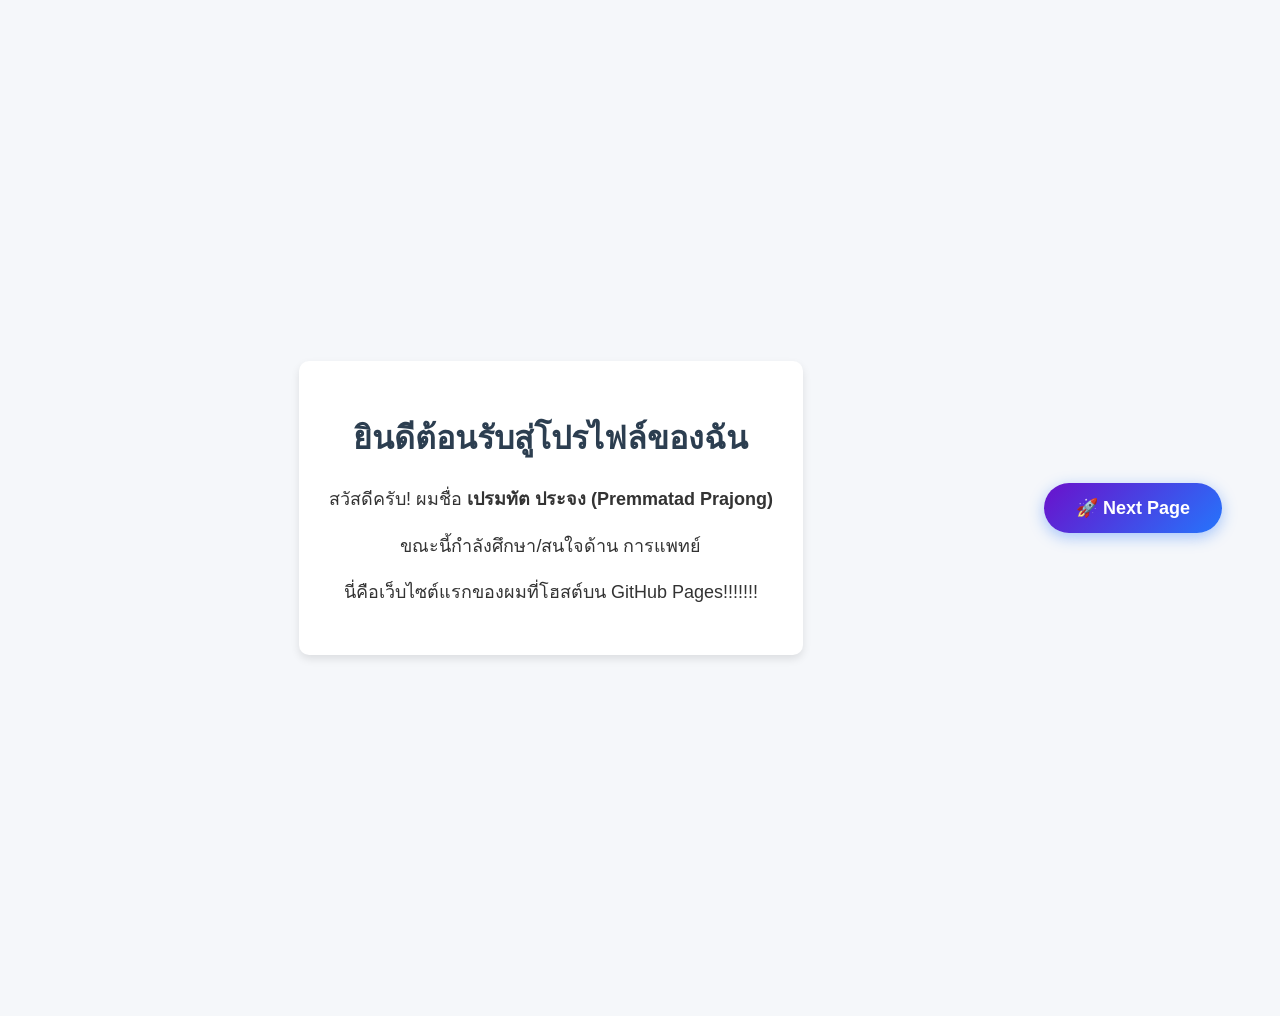
==== index.html @ 1a6511ef "Update index.html" ====
<!DOCTYPE html>
<html lang="th">
<head>
<meta charset="UTF-8">
<title>หน้าแนะนำาตัวของฉัน</title>
<style>
body {
background-color: #8F00FF; color: #333;
text-align: center; padding: 50px;

}
.card {
background: white; border-radius: 10px;
box-shadow: 0 4px 8px rgba(0,0,0,0.1);
max-width: 500px; margin: 0 auto; padding: 30px;

}
h1 { color: #2c3e50; }
p { font-size: 18px; line-height: 1.6; }
</style>
</head>
<body>
<div class="card">
<h1>ยินดีต้อนรับสู่โปรไฟล์ของฉัน </h1>
<p>สวัสดีครับ! ผมชื่อ <strong>เปรมทัต ประจง (Premmatad Prajong)</strong></p>
<p>ขณะนี้กำลังศึกษา/สนใจด้าน การแพทย์</p>
<p>นี่คือเว็บไซต์แรกของผมที่โฮสต์บน GitHub Pages!!!!!!!</p>
</div>
</body>
</html>
<!DOCTYPE html>
<html lang="th">
<head>
<meta charset="UTF-8">
<meta name="viewport" content="width=device-width, initial-scale=1.0">
<title>Gradient Popup Button</title>

<style>
body {
    display: flex;
    justify-content: center;
    align-items: center;
    height: 100vh;
    background: #f5f7fa;
    font-family: Arial, sans-serif;
}
.btn {
    padding: 14px 32px;
    border: none;
    border-radius: 50px;
    background: linear-gradient(135deg, #6a11cb, #2575fc);
    color: white;
    font-size: 18px;
    font-weight: bold;
    cursor: pointer;
    transition: all 0.3s ease;
    box-shadow: 0 4px 15px rgba(37,117,252,0.4);
}

.btn:hover {
    transform: translateY(-3px);
    box-shadow: 0 8px 25px rgba(37,117,252,0.6);
}

.btn:active {
    transform: scale(0.95);
}
.modal {
    display: none;
    position: fixed;
    inset: 0;
    background: rgba(0,0,0,0.5);
}

.modal-content {
    background: white;
    width: 320px;
    padding: 25px;
    border-radius: 15px;
    text-align: center;
    margin: 15% auto;
    box-shadow: 0 10px 30px rgba(0,0,0,0.2);
}

.popup-btn {
    margin: 8px;
    padding: 10px 20px;
    border: none;
    border-radius: 10px;
    cursor: pointer;
    color: white;
}

.confirm {
    background: #28a745;
}

.cancel {
    background: #dc3545;
}
</style>
</head>
<body>

<button class="btn" onclick="openModal()">
    🚀 Next Page
</button>

<div id="myModal" class="modal">
    <div class="modal-content">
        <h3>ไปหน้าถัดไป?</h3>
        <p>กด "ตกลง" เพื่อเปิดหน้าถัดไป</p>

        <button class="popup-btn confirm" onclick="goNext()">
            ตกลง
        </button>

        <button class="popup-btn cancel" onclick="closeModal()">
            ยกเลิก
        </button>
    </div>
</div>

<script>
function openModal() {
    document.getElementById("myModal").style.display = "block";
}

function closeModal() {
    document.getElementById("myModal").style.display = "none";
}

function goNext() {
    window.location.href = "portfolio.html";
}
</script>

</body>
</html>
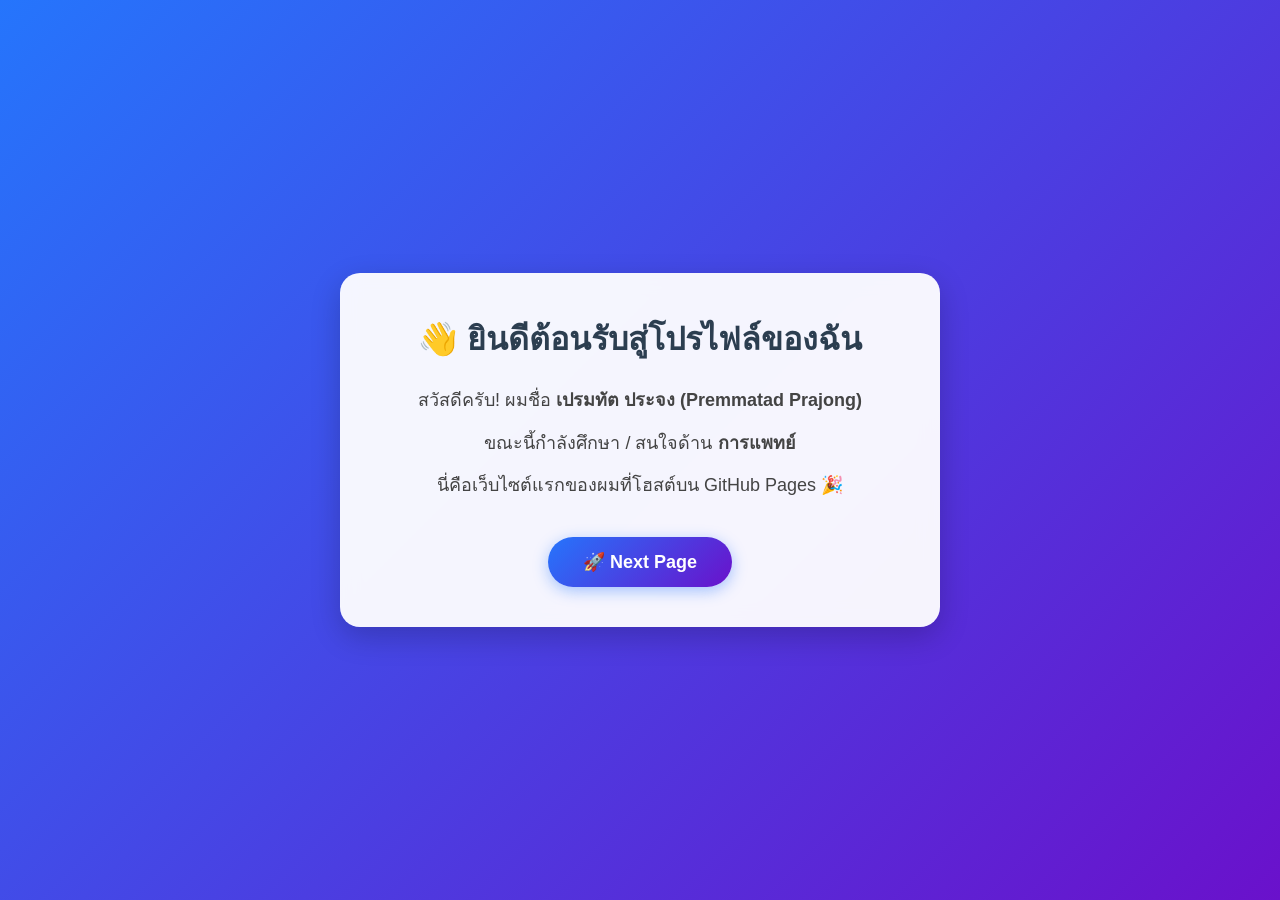
==== commit 964c93d6: "Update index.html" ====
--- a/index.html
+++ b/index.html
@@ -1,111 +1,131 @@
-<!DOCTYPE html>
-<html lang="th">
-<head>
-<meta charset="UTF-8">
-<title>หน้าแนะนำาตัวของฉัน</title>
-<style>
-body {
-background-color: #8F00FF; color: #333;
-text-align: center; padding: 50px;
-
-}
-.card {
-background: white; border-radius: 10px;
-box-shadow: 0 4px 8px rgba(0,0,0,0.1);
-max-width: 500px; margin: 0 auto; padding: 30px;
-
-}
-h1 { color: #2c3e50; }
-p { font-size: 18px; line-height: 1.6; }
-</style>
-</head>
-<body>
-<div class="card">
-<h1>ยินดีต้อนรับสู่โปรไฟล์ของฉัน </h1>
-<p>สวัสดีครับ! ผมชื่อ <strong>เปรมทัต ประจง (Premmatad Prajong)</strong></p>
-<p>ขณะนี้กำลังศึกษา/สนใจด้าน การแพทย์</p>
-<p>นี่คือเว็บไซต์แรกของผมที่โฮสต์บน GitHub Pages!!!!!!!</p>
-</div>
-</body>
-</html>
 <!DOCTYPE html>
 <html lang="th">
 <head>
 <meta charset="UTF-8">
 <meta name="viewport" content="width=device-width, initial-scale=1.0">
-<title>Gradient Popup Button</title>
+<title>หน้าแนะนำตัวของฉัน</title>
 
 <style>
-body {
-    display: flex;
-    justify-content: center;
-    align-items: center;
-    height: 100vh;
-    background: #f5f7fa;
-    font-family: Arial, sans-serif;
-}
-.btn {
-    padding: 14px 32px;
-    border: none;
-    border-radius: 50px;
-    background: linear-gradient(135deg, #6a11cb, #2575fc);
-    color: white;
-    font-size: 18px;
-    font-weight: bold;
-    cursor: pointer;
-    transition: all 0.3s ease;
-    box-shadow: 0 4px 15px rgba(37,117,252,0.4);
+*{
+    margin:0;
+    padding:0;
+    box-sizing:border-box;
 }
 
-.btn:hover {
-    transform: translateY(-3px);
-    box-shadow: 0 8px 25px rgba(37,117,252,0.6);
+body{
+    min-height:100vh;
+    display:flex;
+    justify-content:center;
+    align-items:center;
+    background: linear-gradient(135deg, #2575fc, #6a11cb);
+    font-family: "Segoe UI", Tahoma, Geneva, Verdana, sans-serif;
+    padding:20px;
 }
 
-.btn:active {
-    transform: scale(0.95);
-}
-.modal {
-    display: none;
-    position: fixed;
-    inset: 0;
-    background: rgba(0,0,0,0.5);
+/* กล่องโปรไฟล์ */
+.card{
+    background: rgba(255,255,255,0.95);
+    backdrop-filter: blur(10px);
+    border-radius:20px;
+    box-shadow:0 10px 30px rgba(0,0,0,0.2);
+    max-width:600px;
+    width:100%;
+    padding:40px;
+    text-align:center;
 }
 
-.modal-content {
-    background: white;
-    width: 320px;
-    padding: 25px;
-    border-radius: 15px;
-    text-align: center;
-    margin: 15% auto;
-    box-shadow: 0 10px 30px rgba(0,0,0,0.2);
+h1{
+    color:#2c3e50;
+    margin-bottom:20px;
 }
 
-.popup-btn {
-    margin: 8px;
-    padding: 10px 20px;
-    border: none;
-    border-radius: 10px;
-    cursor: pointer;
-    color: white;
+p{
+    font-size:18px;
+    line-height:1.8;
+    color:#444;
+    margin-bottom:10px;
 }
 
-.confirm {
-    background: #28a745;
+/* ปุ่ม */
+.btn{
+    margin-top:25px;
+    padding:14px 35px;
+    border:none;
+    border-radius:50px;
+    background: linear-gradient(135deg, #2575fc, #6a11cb);
+    color:white;
+    font-size:18px;
+    font-weight:bold;
+    cursor:pointer;
+    transition:0.3s;
+    box-shadow:0 4px 15px rgba(37,117,252,0.4);
 }
 
-.cancel {
-    background: #dc3545;
+.btn:hover{
+    transform:translateY(-3px);
+    box-shadow:0 8px 25px rgba(37,117,252,0.6);
+}
+
+/* Popup */
+.modal{
+    display:none;
+    position:fixed;
+    inset:0;
+    background:rgba(0,0,0,0.5);
+}
+
+.modal-content{
+    background:white;
+    width:340px;
+    padding:25px;
+    border-radius:15px;
+    text-align:center;
+    margin:15% auto;
+    box-shadow:0 10px 30px rgba(0,0,0,0.2);
+}
+
+.popup-btn{
+    margin:8px;
+    padding:10px 20px;
+    border:none;
+    border-radius:10px;
+    cursor:pointer;
+    color:white;
+    font-size:15px;
+}
+
+.confirm{
+    background:#28a745;
+}
+
+.cancel{
+    background:#dc3545;
 }
 </style>
 </head>
+
 <body>
 
-<button class="btn" onclick="openModal()">
-    🚀 Next Page
-</button>
+<div class="card">
+    <h1>👋 ยินดีต้อนรับสู่โปรไฟล์ของฉัน</h1>
 
+    <p>
+        สวัสดีครับ! ผมชื่อ
+        <strong>เปรมทัต ประจง (Premmatad Prajong)</strong>
+    </p>
+
+    <p>ขณะนี้กำลังศึกษา / สนใจด้าน <strong>การแพทย์</strong></p>
+
+    <p>
+        นี่คือเว็บไซต์แรกของผมที่โฮสต์บน GitHub Pages 🎉
+    </p>
+
+    <button class="btn" onclick="openModal()">
+        🚀 Next Page
+    </button>
+</div>
+
+<!-- Popup -->
 <div id="myModal" class="modal">
     <div class="modal-content">
         <h3>ไปหน้าถัดไป?</h3>
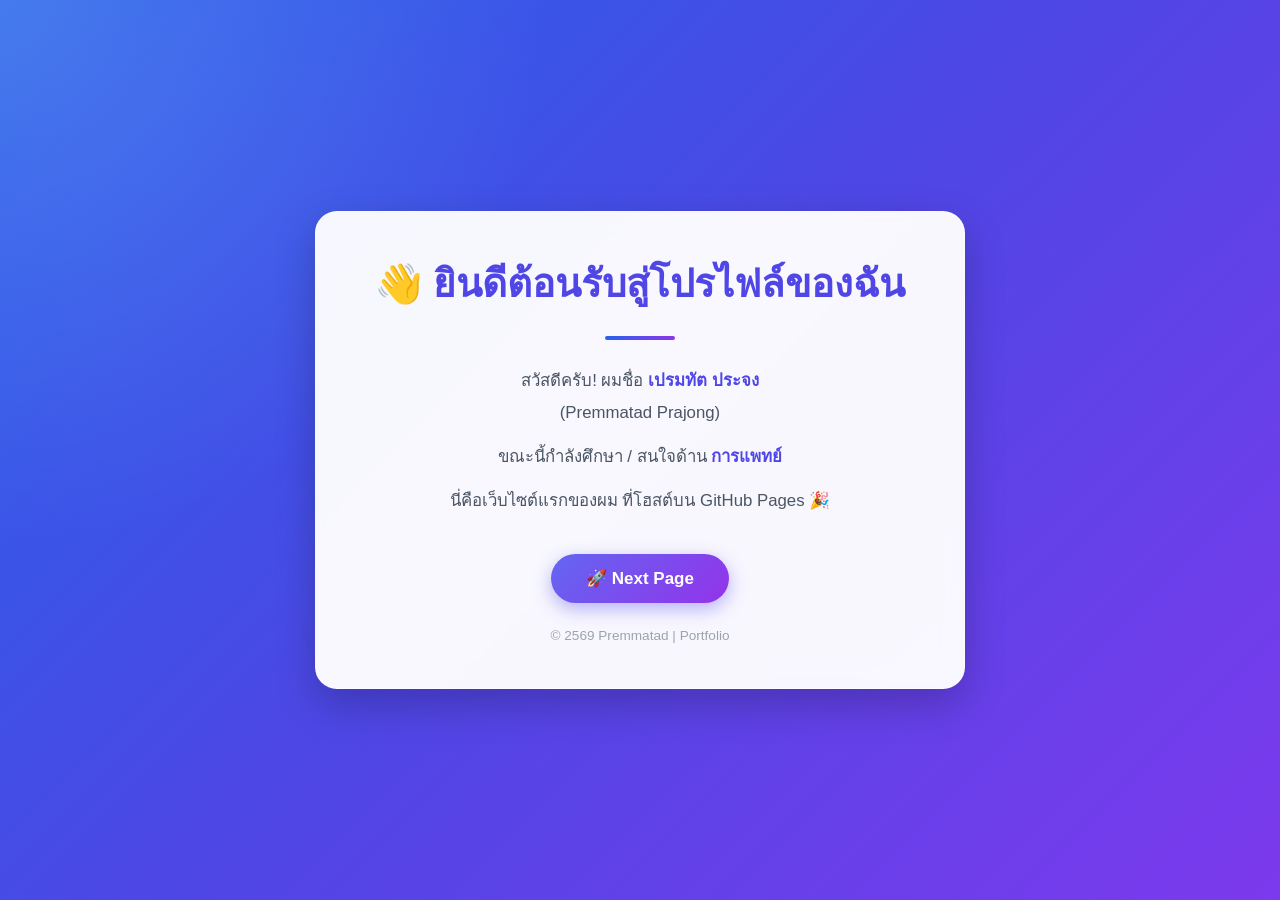
==== commit c70f045e: "Update index.html" ====
--- a/index.html
+++ b/index.html
@@ -3,156 +3,560 @@
 <head>
 <meta charset="UTF-8">
 <meta name="viewport" content="width=device-width, initial-scale=1.0">
+
 <title>หน้าแนะนำตัวของฉัน</title>
 
 <style>
+
+/* =========================
+   RESET
+========================= */
+
 *{
     margin:0;
     padding:0;
     box-sizing:border-box;
 }
 
+html{
+    scroll-behavior:smooth;
+}
+
+
+/* =========================
+   BODY
+========================= */
+
 body{
     min-height:100vh;
+
     display:flex;
     justify-content:center;
     align-items:center;
-    background: linear-gradient(135deg, #2575fc, #6a11cb);
-    font-family: "Segoe UI", Tahoma, Geneva, Verdana, sans-serif;
-    padding:20px;
-}
-
-/* กล่องโปรไฟล์ */
+
+    padding:25px;
+
+    font-family:'Segoe UI', Tahoma, sans-serif;
+
+    color:white;
+
+    background:
+        radial-gradient(
+            circle at top left,
+            rgba(255,255,255,0.15),
+            transparent 35%
+        ),
+        linear-gradient(
+            135deg,
+            #2563eb 0%,
+            #4f46e5 50%,
+            #7c3aed 100%
+        );
+}
+
+
+/* =========================
+   PROFILE CARD
+========================= */
+
 .card{
-    background: rgba(255,255,255,0.95);
-    backdrop-filter: blur(10px);
-    border-radius:20px;
-    box-shadow:0 10px 30px rgba(0,0,0,0.2);
-    max-width:600px;
     width:100%;
-    padding:40px;
+    max-width:650px;
+
+    padding:45px 40px;
+
     text-align:center;
-}
-
-h1{
-    color:#2c3e50;
-    margin-bottom:20px;
-}
-
-p{
-    font-size:18px;
-    line-height:1.8;
-    color:#444;
-    margin-bottom:10px;
-}
-
-/* ปุ่ม */
+
+    background:rgba(255,255,255,0.96);
+
+    color:#333;
+
+    border-radius:22px;
+
+    border:1px solid rgba(255,255,255,0.5);
+
+    box-shadow:
+        0 15px 40px rgba(0,0,0,0.22);
+
+    backdrop-filter:blur(10px);
+
+    animation:fadeUp 0.8s ease;
+}
+
+
+/* =========================
+   TITLE
+========================= */
+
+.card h1{
+    color:#4f46e5;
+
+    font-size:clamp(
+        1.8rem,
+        5vw,
+        2.4rem
+    );
+
+    margin-bottom:25px;
+
+    line-height:1.4;
+}
+
+
+/* =========================
+   TEXT
+========================= */
+
+.card p{
+    font-size:1.05rem;
+
+    line-height:1.9;
+
+    color:#4b5563;
+
+    margin-bottom:12px;
+}
+
+.card strong{
+    color:#4f46e5;
+}
+
+
+/* =========================
+   DECORATION
+========================= */
+
+.divider{
+    width:70px;
+
+    height:4px;
+
+    margin:0 auto 25px;
+
+    border-radius:10px;
+
+    background:
+        linear-gradient(
+            135deg,
+            #2563eb,
+            #9333ea
+        );
+}
+
+
+/* =========================
+   BUTTON
+========================= */
+
 .btn{
+    display:inline-block;
+
     margin-top:25px;
+
     padding:14px 35px;
+
     border:none;
+
     border-radius:50px;
-    background: linear-gradient(135deg, #2575fc, #6a11cb);
+
+    background:
+        linear-gradient(
+            135deg,
+            #6366f1,
+            #9333ea
+        );
+
     color:white;
-    font-size:18px;
+
+    font-size:17px;
+
     font-weight:bold;
+
     cursor:pointer;
-    transition:0.3s;
-    box-shadow:0 4px 15px rgba(37,117,252,0.4);
+
+    box-shadow:
+        0 6px 18px rgba(79,70,229,0.4);
+
+    transition:
+        transform 0.3s ease,
+        box-shadow 0.3s ease;
 }
 
 .btn:hover{
-    transform:translateY(-3px);
-    box-shadow:0 8px 25px rgba(37,117,252,0.6);
-}
-
-/* Popup */
+    transform:translateY(-4px);
+
+    box-shadow:
+        0 12px 25px rgba(79,70,229,0.5);
+}
+
+
+/* =========================
+   MODAL BACKGROUND
+========================= */
+
 .modal{
     display:none;
+
     position:fixed;
+
     inset:0;
-    background:rgba(0,0,0,0.5);
-}
+
+    z-index:1000;
+
+    padding:20px;
+
+    background:rgba(0,0,0,0.65);
+
+    backdrop-filter:blur(5px);
+}
+
+
+/* =========================
+   MODAL CONTENT
+========================= */
 
 .modal-content{
+    width:min(400px,100%);
+
+    padding:30px;
+
+    margin:15vh auto;
+
     background:white;
-    width:340px;
-    padding:25px;
-    border-radius:15px;
+
+    color:#333;
+
     text-align:center;
-    margin:15% auto;
-    box-shadow:0 10px 30px rgba(0,0,0,0.2);
-}
+
+    border-radius:20px;
+
+    box-shadow:
+        0 20px 50px rgba(0,0,0,0.3);
+
+    animation:zoomIn 0.3s ease;
+}
+
+.modal-content h3{
+    color:#4f46e5;
+
+    font-size:1.3rem;
+
+    margin-bottom:10px;
+}
+
+.modal-content p{
+    color:#666;
+
+    line-height:1.7;
+
+    margin-bottom:15px;
+}
+
+
+/* =========================
+   POPUP BUTTON
+========================= */
 
 .popup-btn{
-    margin:8px;
-    padding:10px 20px;
+    margin:6px;
+
+    padding:11px 23px;
+
     border:none;
+
     border-radius:10px;
+
+    color:white;
+
+    font-size:15px;
+
+    font-weight:bold;
+
     cursor:pointer;
-    color:white;
-    font-size:15px;
+
+    transition:0.3s;
+}
+
+.popup-btn:hover{
+    transform:translateY(-2px);
 }
 
 .confirm{
-    background:#28a745;
+    background:#22c55e;
+
+    box-shadow:
+        0 4px 10px rgba(34,197,94,0.3);
 }
 
 .cancel{
-    background:#dc3545;
-}
+    background:#ef4444;
+
+    box-shadow:
+        0 4px 10px rgba(239,68,68,0.3);
+}
+
+
+/* =========================
+   FOOTER
+========================= */
+
+.footer{
+    margin-top:25px;
+
+    font-size:0.85rem;
+
+    color:#9ca3af;
+}
+
+
+/* =========================
+   ANIMATION
+========================= */
+
+@keyframes fadeUp{
+
+    from{
+        opacity:0;
+        transform:translateY(30px);
+    }
+
+    to{
+        opacity:1;
+        transform:translateY(0);
+    }
+
+}
+
+@keyframes zoomIn{
+
+    from{
+        opacity:0;
+        transform:scale(0.9);
+    }
+
+    to{
+        opacity:1;
+        transform:scale(1);
+    }
+
+}
+
+
+/* =========================
+   MOBILE
+========================= */
+
+@media(max-width:600px){
+
+    body{
+        padding:15px;
+    }
+
+    .card{
+        padding:30px 20px;
+
+        border-radius:18px;
+    }
+
+    .card h1{
+        font-size:1.7rem;
+    }
+
+    .card p{
+        font-size:0.95rem;
+        line-height:1.8;
+    }
+
+    .btn{
+        width:100%;
+
+        padding:13px 20px;
+    }
+
+    .modal-content{
+        margin:25vh auto;
+    }
+
+}
+
 </style>
 </head>
 
+
 <body>
 
+
+<!-- =========================
+     MAIN CARD
+========================= -->
+
 <div class="card">
-    <h1>👋 ยินดีต้อนรับสู่โปรไฟล์ของฉัน</h1>
+
+    <h1>
+        👋 ยินดีต้อนรับสู่โปรไฟล์ของฉัน
+    </h1>
+
+    <div class="divider"></div>
+
 
     <p>
         สวัสดีครับ! ผมชื่อ
-        <strong>เปรมทัต ประจง (Premmatad Prajong)</strong>
+        <strong>
+            เปรมทัต ประจง
+        </strong>
+        <br>
+
+        <span>
+            (Premmatad Prajong)
+        </span>
     </p>
 
-    <p>ขณะนี้กำลังศึกษา / สนใจด้าน <strong>การแพทย์</strong></p>
 
     <p>
-        นี่คือเว็บไซต์แรกของผมที่โฮสต์บน GitHub Pages 🎉
+        ขณะนี้กำลังศึกษา / สนใจด้าน
+        <strong>
+            การแพทย์
+        </strong>
     </p>
 
-    <button class="btn" onclick="openModal()">
+
+    <p>
+        นี่คือเว็บไซต์แรกของผม
+        ที่โฮสต์บน GitHub Pages 🎉
+    </p>
+
+
+    <!-- Next Button -->
+
+    <button
+        class="btn"
+        onclick="openModal()"
+    >
         🚀 Next Page
     </button>
+
+
+    <div class="footer">
+        © 2569 Premmatad | Portfolio
+    </div>
+
 </div>
 
-<!-- Popup -->
-<div id="myModal" class="modal">
+
+
+<!-- =========================
+     POPUP
+========================= -->
+
+<div
+    id="myModal"
+    class="modal"
+>
+
     <div class="modal-content">
-        <h3>ไปหน้าถัดไป?</h3>
-        <p>กด "ตกลง" เพื่อเปิดหน้าถัดไป</p>
-
-        <button class="popup-btn confirm" onclick="goNext()">
+
+        <h3>
+            🚀 ไปหน้าถัดไป?
+        </h3>
+
+        <p>
+            กด "ตกลง"
+            เพื่อเปิดหน้า Portfolio
+        </p>
+
+
+        <button
+            class="popup-btn confirm"
+            onclick="goNext()"
+        >
             ตกลง
         </button>
 
-        <button class="popup-btn cancel" onclick="closeModal()">
+
+        <button
+            class="popup-btn cancel"
+            onclick="closeModal()"
+        >
             ยกเลิก
         </button>
+
     </div>
+
 </div>
 
+
+
 <script>
-function openModal() {
+
+/* =========================
+   OPEN MODAL
+========================= */
+
+function openModal(){
+
     document.getElementById("myModal").style.display = "block";
-}
-
-function closeModal() {
+
+}
+
+
+/* =========================
+   CLOSE MODAL
+========================= */
+
+function closeModal(){
+
     document.getElementById("myModal").style.display = "none";
-}
-
-function goNext() {
+
+}
+
+
+/* =========================
+   NEXT PAGE
+========================= */
+
+function goNext(){
+
     window.location.href = "portfolio.html";
-}
+
+}
+
+
+/* =========================
+   CLOSE MODAL WHEN CLICK
+   OUTSIDE THE BOX
+========================= */
+
+window.onclick = function(event){
+
+    const modal =
+        document.getElementById("myModal");
+
+    if(event.target === modal){
+
+        closeModal();
+
+    }
+
+}
+
+
+/* =========================
+   ESC KEY
+========================= */
+
+document.addEventListener(
+    "keydown",
+    function(event){
+
+        if(event.key === "Escape"){
+
+            closeModal();
+
+        }
+
+    }
+);
+
 </script>
 
 </body>
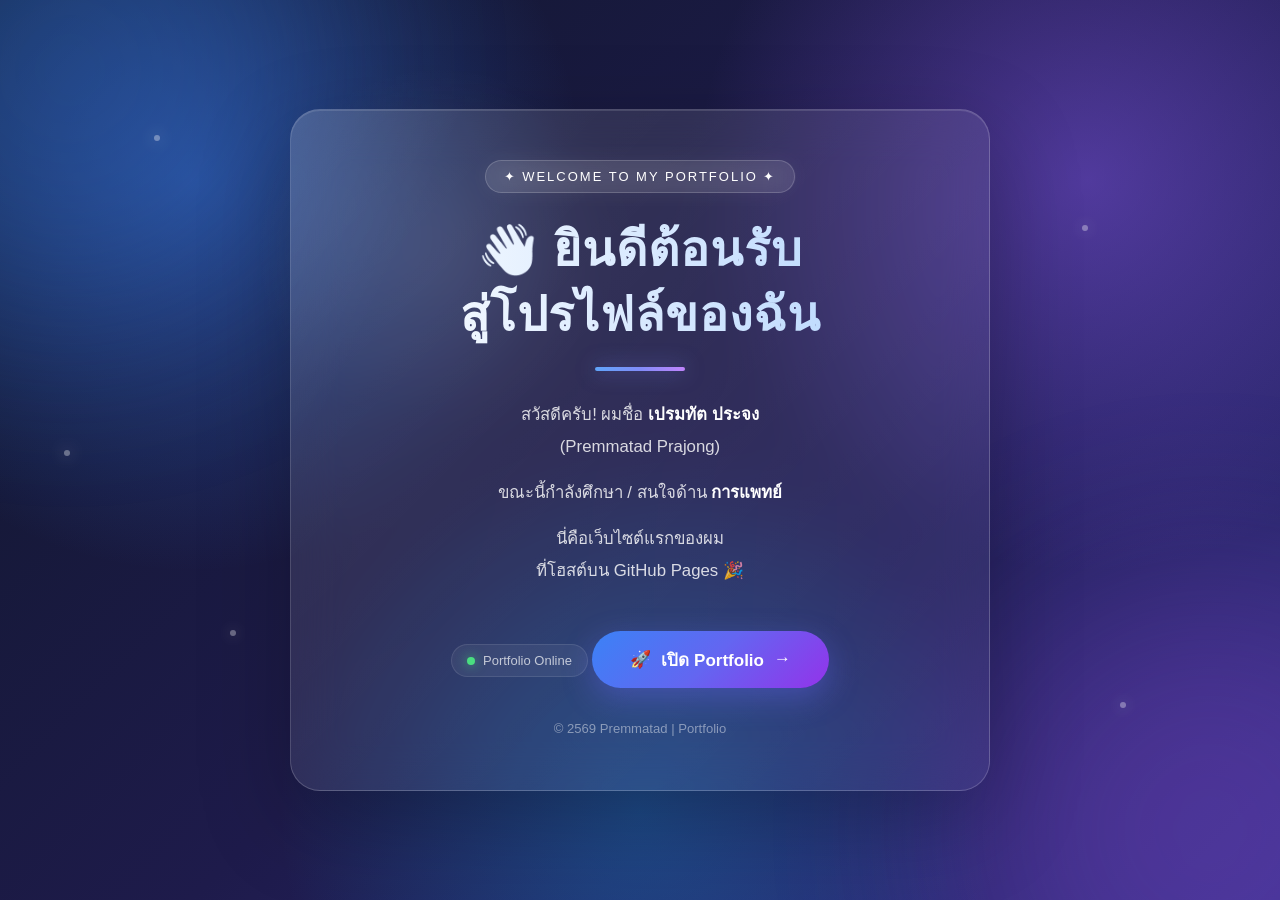
==== commit 671cf88d: "Update index.html" ====
--- a/index.html
+++ b/index.html
@@ -1,16 +1,22 @@
 <!DOCTYPE html>
 <html lang="th">
 <head>
+
 <meta charset="UTF-8">
-<meta name="viewport" content="width=device-width, initial-scale=1.0">
-
-<title>หน้าแนะนำตัวของฉัน</title>
+
+<meta
+    name="viewport"
+    content="width=device-width, initial-scale=1.0"
+>
+
+<title>Premmatad | Welcome</title>
+
 
 <style>
 
-/* =========================
+/* =====================================================
    RESET
-========================= */
+===================================================== */
 
 *{
     margin:0;
@@ -23,145 +29,729 @@
 }
 
 
-/* =========================
+/* =====================================================
    BODY
-========================= */
+===================================================== */
 
 body{
+
     min-height:100vh;
 
     display:flex;
+
     justify-content:center;
+
     align-items:center;
 
     padding:25px;
 
-    font-family:'Segoe UI', Tahoma, sans-serif;
+    font-family:
+        "Segoe UI",
+        Tahoma,
+        sans-serif;
 
     color:white;
 
+    overflow:hidden;
+
+
     background:
+
         radial-gradient(
-            circle at top left,
-            rgba(255,255,255,0.15),
+            circle at 15% 20%,
+            rgba(59,130,246,.45),
+            transparent 30%
+        ),
+
+        radial-gradient(
+            circle at 85% 20%,
+            rgba(139,92,246,.45),
+            transparent 30%
+        ),
+
+        radial-gradient(
+            circle at 50% 90%,
+            rgba(14,165,233,.3),
             transparent 35%
         ),
+
         linear-gradient(
             135deg,
-            #2563eb 0%,
-            #4f46e5 50%,
-            #7c3aed 100%
+            #0f172a,
+            #1e1b4b,
+            #312e81
         );
-}
-
-
-/* =========================
-   PROFILE CARD
-========================= */
+
+}
+
+
+/* =====================================================
+   AURORA
+===================================================== */
+
+body::before,
+body::after{
+
+    content:"";
+
+    position:fixed;
+
+    width:500px;
+    height:500px;
+
+    border-radius:50%;
+
+    filter:blur(100px);
+
+    opacity:.25;
+
+    z-index:-3;
+
+    pointer-events:none;
+
+}
+
+
+body::before{
+
+    background:#3b82f6;
+
+    top:-180px;
+
+    left:-180px;
+
+    animation:
+        auroraOne
+        12s
+        infinite
+        alternate
+        ease-in-out;
+
+}
+
+
+body::after{
+
+    background:#a855f7;
+
+    right:-180px;
+
+    bottom:-180px;
+
+    animation:
+        auroraTwo
+        15s
+        infinite
+        alternate
+        ease-in-out;
+
+}
+
+
+@keyframes auroraOne{
+
+    0%{
+        transform:
+            translate(0,0)
+            scale(1);
+    }
+
+    100%{
+        transform:
+            translate(180px,130px)
+            scale(1.3);
+    }
+
+}
+
+
+@keyframes auroraTwo{
+
+    0%{
+        transform:
+            translate(0,0)
+            scale(1);
+    }
+
+    100%{
+        transform:
+            translate(-180px,-130px)
+            scale(1.3);
+    }
+
+}
+
+
+/* =====================================================
+   FLOATING PARTICLES
+===================================================== */
+
+.particle{
+
+    position:fixed;
+
+    width:6px;
+
+    height:6px;
+
+    border-radius:50%;
+
+    background:white;
+
+    opacity:.35;
+
+    box-shadow:
+        0 0 15px white;
+
+    pointer-events:none;
+
+    z-index:-1;
+
+}
+
+
+.p1{
+
+    top:15%;
+
+    left:12%;
+
+    animation:
+        particleFloat
+        7s
+        infinite
+        ease-in-out;
+
+}
+
+
+.p2{
+
+    top:70%;
+
+    left:18%;
+
+    animation:
+        particleFloat
+        9s
+        infinite
+        ease-in-out
+        reverse;
+
+}
+
+
+.p3{
+
+    top:25%;
+
+    right:15%;
+
+    animation:
+        particleFloat
+        8s
+        infinite
+        ease-in-out;
+
+}
+
+
+.p4{
+
+    top:78%;
+
+    right:12%;
+
+    animation:
+        particleFloat
+        11s
+        infinite
+        ease-in-out
+        reverse;
+
+}
+
+
+.p5{
+
+    top:50%;
+
+    left:5%;
+
+    animation:
+        particleFloat
+        10s
+        infinite
+        ease-in-out;
+
+}
+
+
+@keyframes particleFloat{
+
+    0%,100%{
+
+        transform:
+            translateY(0)
+            scale(1);
+
+        opacity:.25;
+
+    }
+
+    50%{
+
+        transform:
+            translateY(-35px)
+            scale(1.4);
+
+        opacity:.7;
+
+    }
+
+}
+
+
+/* =====================================================
+   MOUSE LIGHT
+===================================================== */
+
+.mouse-light{
+
+    position:fixed;
+
+    width:400px;
+
+    height:400px;
+
+    border-radius:50%;
+
+    pointer-events:none;
+
+    z-index:-1;
+
+    transform:
+        translate(-50%,-50%);
+
+    background:
+
+        radial-gradient(
+            circle,
+            rgba(255,255,255,.09),
+            transparent 65%
+        );
+
+}
+
+
+/* =====================================================
+   MAIN CARD
+===================================================== */
 
 .card{
+
+    position:relative;
+
     width:100%;
-    max-width:650px;
-
-    padding:45px 40px;
+
+    max-width:700px;
+
+    padding:50px 45px;
 
     text-align:center;
 
-    background:rgba(255,255,255,0.96);
-
-    color:#333;
-
-    border-radius:22px;
-
-    border:1px solid rgba(255,255,255,0.5);
-
-    box-shadow:
-        0 15px 40px rgba(0,0,0,0.22);
-
-    backdrop-filter:blur(10px);
-
-    animation:fadeUp 0.8s ease;
-}
-
-
-/* =========================
-   TITLE
-========================= */
-
-.card h1{
-    color:#4f46e5;
-
-    font-size:clamp(
-        1.8rem,
-        5vw,
-        2.4rem
-    );
-
-    margin-bottom:25px;
-
-    line-height:1.4;
-}
-
-
-/* =========================
-   TEXT
-========================= */
-
-.card p{
-    font-size:1.05rem;
-
-    line-height:1.9;
-
-    color:#4b5563;
-
-    margin-bottom:12px;
-}
-
-.card strong{
-    color:#4f46e5;
-}
-
-
-/* =========================
-   DECORATION
-========================= */
-
-.divider{
-    width:70px;
-
-    height:4px;
-
-    margin:0 auto 25px;
-
-    border-radius:10px;
-
     background:
+
         linear-gradient(
             135deg,
-            #2563eb,
-            #9333ea
+            rgba(255,255,255,.12),
+            rgba(255,255,255,.045)
         );
-}
-
-
-/* =========================
-   BUTTON
-========================= */
+
+    color:white;
+
+    border-radius:30px;
+
+    border:
+
+        1px solid
+        rgba(255,255,255,.18);
+
+    backdrop-filter:
+        blur(25px);
+
+    -webkit-backdrop-filter:
+        blur(25px);
+
+    box-shadow:
+
+        0 30px 90px
+        rgba(0,0,0,.25),
+
+        inset 0 1px
+        rgba(255,255,255,.12);
+
+    animation:
+
+        cardIn
+        .9s
+        ease;
+
+    overflow:hidden;
+
+}
+
+
+/* =====================================================
+   CARD SHINE
+===================================================== */
+
+.card::before{
+
+    content:"";
+
+    position:absolute;
+
+    top:-100%;
+
+    left:-50%;
+
+    width:50%;
+
+    height:300%;
+
+    background:
+
+        linear-gradient(
+            90deg,
+            transparent,
+            rgba(255,255,255,.07),
+            transparent
+        );
+
+    transform:
+        rotate(25deg);
+
+    animation:
+
+        cardShine
+        7s
+        infinite;
+
+    pointer-events:none;
+
+}
+
+
+@keyframes cardShine{
+
+    0%{
+        left:-80%;
+    }
+
+    35%{
+        left:130%;
+    }
+
+    100%{
+        left:130%;
+    }
+
+}
+
+
+/* =====================================================
+   CARD ANIMATION
+===================================================== */
+
+@keyframes cardIn{
+
+    from{
+
+        opacity:0;
+
+        transform:
+            translateY(35px)
+            scale(.96);
+
+    }
+
+    to{
+
+        opacity:1;
+
+        transform:
+            translateY(0)
+            scale(1);
+
+    }
+
+}
+
+
+/* =====================================================
+   WELCOME BADGE
+===================================================== */
+
+.badge{
+
+    display:inline-block;
+
+    padding:8px 18px;
+
+    border-radius:999px;
+
+    background:
+        rgba(255,255,255,.08);
+
+    border:
+        1px solid
+        rgba(255,255,255,.18);
+
+    backdrop-filter:
+        blur(15px);
+
+    font-size:13px;
+
+    letter-spacing:2px;
+
+    margin-bottom:25px;
+
+    box-shadow:
+
+        0 0 25px
+        rgba(255,255,255,.06);
+
+}
+
+
+/* =====================================================
+   TITLE
+===================================================== */
+
+.card h1{
+
+    font-size:
+        clamp(
+            2rem,
+            6vw,
+            3rem
+        );
+
+    line-height:1.35;
+
+    margin-bottom:20px;
+
+    font-weight:800;
+
+    letter-spacing:1px;
+
+    background:
+
+        linear-gradient(
+            90deg,
+            #ffffff,
+            #bfdbfe,
+            #ddd6fe,
+            #ffffff
+        );
+
+    background-size:250% auto;
+
+    -webkit-background-clip:text;
+
+    background-clip:text;
+
+    color:transparent;
+
+    animation:
+        titleGlow
+        5s
+        linear
+        infinite;
+
+}
+
+
+@keyframes titleGlow{
+
+    to{
+
+        background-position:
+            250% center;
+
+    }
+
+}
+
+
+/* =====================================================
+   DIVIDER
+===================================================== */
+
+.divider{
+
+    width:90px;
+
+    height:4px;
+
+    margin:
+        0 auto 28px;
+
+    border-radius:20px;
+
+    background:
+
+        linear-gradient(
+            90deg,
+            #60a5fa,
+            #818cf8,
+            #c084fc
+        );
+
+    box-shadow:
+
+        0 0 20px
+        rgba(129,140,248,.55);
+
+}
+
+
+/* =====================================================
+   TEXT
+===================================================== */
+
+.card p{
+
+    font-size:1.05rem;
+
+    line-height:1.9;
+
+    color:
+        rgba(255,255,255,.82);
+
+    margin-bottom:14px;
+
+}
+
+
+.card strong{
+
+    color:white;
+
+    font-weight:700;
+
+}
+
+
+.name{
+
+    font-size:1.15rem;
+
+}
+
+
+/* =====================================================
+   STATUS
+===================================================== */
+
+.status{
+
+    display:inline-flex;
+
+    align-items:center;
+
+    gap:8px;
+
+    margin-top:12px;
+
+    padding:8px 15px;
+
+    border-radius:999px;
+
+    background:
+
+        rgba(255,255,255,.06);
+
+    border:
+
+        1px solid
+        rgba(255,255,255,.1);
+
+    font-size:13px;
+
+    color:
+        rgba(255,255,255,.7);
+
+}
+
+
+.status-dot{
+
+    width:8px;
+
+    height:8px;
+
+    border-radius:50%;
+
+    background:#4ade80;
+
+    box-shadow:
+
+        0 0 12px
+        rgba(74,222,128,.8);
+
+    animation:
+        pulse 2s
+        infinite;
+
+}
+
+
+@keyframes pulse{
+
+    0%,100%{
+        opacity:.5;
+        transform:scale(1);
+    }
+
+    50%{
+        opacity:1;
+        transform:scale(1.25);
+    }
+
+}
+
+
+/* =====================================================
+   NEXT BUTTON
+===================================================== */
 
 .btn{
-    display:inline-block;
-
-    margin-top:25px;
-
-    padding:14px 35px;
+
+    position:relative;
+
+    display:inline-flex;
+
+    align-items:center;
+
+    justify-content:center;
+
+    gap:10px;
+
+    margin-top:30px;
+
+    padding:15px 38px;
 
     border:none;
 
-    border-radius:50px;
+    border-radius:999px;
 
     background:
+
         linear-gradient(
             135deg,
+            #3b82f6,
             #6366f1,
             #9333ea
         );
@@ -170,31 +760,104 @@
 
     font-size:17px;
 
-    font-weight:bold;
+    font-weight:700;
 
     cursor:pointer;
 
     box-shadow:
-        0 6px 18px rgba(79,70,229,0.4);
-
-    transition:
-        transform 0.3s ease,
-        box-shadow 0.3s ease;
-}
+
+        0 10px 30px
+        rgba(99,102,241,.4);
+
+    transition:.35s;
+
+    overflow:hidden;
+
+}
+
+
+.btn::before{
+
+    content:"";
+
+    position:absolute;
+
+    inset:0;
+
+    background:
+
+        linear-gradient(
+            90deg,
+            transparent,
+            rgba(255,255,255,.3),
+            transparent
+        );
+
+    transform:
+        translateX(-100%);
+
+    transition:.6s;
+
+}
+
+
+.btn:hover::before{
+
+    transform:
+        translateX(100%);
+
+}
+
 
 .btn:hover{
-    transform:translateY(-4px);
+
+    transform:
+        translateY(-5px)
+        scale(1.02);
 
     box-shadow:
-        0 12px 25px rgba(79,70,229,0.5);
-}
-
-
-/* =========================
-   MODAL BACKGROUND
-========================= */
+
+        0 15px 40px
+        rgba(99,102,241,.55),
+
+        0 0 30px
+        rgba(129,140,248,.2);
+
+}
+
+
+.btn:active{
+
+    transform:
+        translateY(-1px);
+
+}
+
+
+/* =====================================================
+   FOOTER
+===================================================== */
+
+.footer{
+
+    margin-top:30px;
+
+    font-size:.82rem;
+
+    color:
+        rgba(255,255,255,.45);
+
+    line-height:1.7;
+
+}
+
+
+/* =====================================================
+   MODAL
+===================================================== */
 
 .modal{
+
     display:none;
 
     position:fixed;
@@ -205,263 +868,458 @@
 
     padding:20px;
 
-    background:rgba(0,0,0,0.65);
-
-    backdrop-filter:blur(5px);
-}
-
-
-/* =========================
-   MODAL CONTENT
-========================= */
-
-.modal-content{
-    width:min(400px,100%);
-
-    padding:30px;
-
-    margin:15vh auto;
-
-    background:white;
-
-    color:#333;
-
-    text-align:center;
-
-    border-radius:20px;
-
-    box-shadow:
-        0 20px 50px rgba(0,0,0,0.3);
-
-    animation:zoomIn 0.3s ease;
-}
-
-.modal-content h3{
-    color:#4f46e5;
-
-    font-size:1.3rem;
-
-    margin-bottom:10px;
-}
-
-.modal-content p{
-    color:#666;
-
-    line-height:1.7;
-
-    margin-bottom:15px;
-}
-
-
-/* =========================
-   POPUP BUTTON
-========================= */
-
-.popup-btn{
-    margin:6px;
-
-    padding:11px 23px;
-
-    border:none;
-
-    border-radius:10px;
-
-    color:white;
-
-    font-size:15px;
-
-    font-weight:bold;
-
-    cursor:pointer;
-
-    transition:0.3s;
-}
-
-.popup-btn:hover{
-    transform:translateY(-2px);
-}
-
-.confirm{
-    background:#22c55e;
-
-    box-shadow:
-        0 4px 10px rgba(34,197,94,0.3);
-}
-
-.cancel{
-    background:#ef4444;
-
-    box-shadow:
-        0 4px 10px rgba(239,68,68,0.3);
-}
-
-
-/* =========================
-   FOOTER
-========================= */
-
-.footer{
-    margin-top:25px;
-
-    font-size:0.85rem;
-
-    color:#9ca3af;
-}
-
-
-/* =========================
-   ANIMATION
-========================= */
-
-@keyframes fadeUp{
+    background:
+        rgba(2,6,23,.72);
+
+    backdrop-filter:
+        blur(12px);
+
+    align-items:center;
+
+    justify-content:center;
+
+}
+
+
+.modal.show{
+
+    display:flex;
+
+    animation:
+        modalBg
+        .3s
+        ease;
+
+}
+
+
+@keyframes modalBg{
 
     from{
         opacity:0;
-        transform:translateY(30px);
     }
 
     to{
         opacity:1;
-        transform:translateY(0);
-    }
-
-}
+    }
+
+}
+
+
+/* =====================================================
+   MODAL CONTENT
+===================================================== */
+
+.modal-content{
+
+    position:relative;
+
+    width:min(430px,100%);
+
+    padding:35px 30px;
+
+    background:
+
+        linear-gradient(
+            135deg,
+            rgba(255,255,255,.15),
+            rgba(255,255,255,.07)
+        );
+
+    color:white;
+
+    text-align:center;
+
+    border-radius:25px;
+
+    border:
+
+        1px solid
+        rgba(255,255,255,.2);
+
+    backdrop-filter:
+        blur(25px);
+
+    box-shadow:
+
+        0 30px 80px
+        rgba(0,0,0,.4);
+
+    animation:
+
+        zoomIn
+        .35s
+        ease;
+
+}
+
 
 @keyframes zoomIn{
 
     from{
+
         opacity:0;
-        transform:scale(0.9);
+
+        transform:
+            scale(.88)
+            translateY(10px);
+
     }
 
     to{
+
         opacity:1;
-        transform:scale(1);
-    }
-
-}
-
-
-/* =========================
+
+        transform:
+            scale(1)
+            translateY(0);
+
+    }
+
+}
+
+
+.modal-content h3{
+
+    color:white;
+
+    font-size:1.4rem;
+
+    margin-bottom:12px;
+
+}
+
+
+.modal-content p{
+
+    color:
+        rgba(255,255,255,.7);
+
+    line-height:1.8;
+
+    margin-bottom:22px;
+
+}
+
+
+/* =====================================================
+   POPUP BUTTONS
+===================================================== */
+
+.popup-btn{
+
+    margin:5px;
+
+    padding:11px 25px;
+
+    border:none;
+
+    border-radius:12px;
+
+    color:white;
+
+    font-size:15px;
+
+    font-weight:bold;
+
+    cursor:pointer;
+
+    transition:.3s;
+
+}
+
+
+.popup-btn:hover{
+
+    transform:
+        translateY(-3px);
+
+}
+
+
+/* Confirm */
+
+.confirm{
+
+    background:
+
+        linear-gradient(
+            135deg,
+            #3b82f6,
+            #6366f1
+        );
+
+    box-shadow:
+
+        0 7px 20px
+        rgba(59,130,246,.3);
+
+}
+
+
+/* Cancel */
+
+.cancel{
+
+    background:
+        rgba(255,255,255,.1);
+
+    border:
+        1px solid
+        rgba(255,255,255,.15);
+
+}
+
+
+.cancel:hover{
+
+    background:
+        rgba(255,255,255,.18);
+
+}
+
+
+/* =====================================================
    MOBILE
-========================= */
+===================================================== */
 
 @media(max-width:600px){
 
     body{
+
         padding:15px;
-    }
+
+    }
+
 
     .card{
-        padding:30px 20px;
-
-        border-radius:18px;
-    }
+
+        padding:
+            38px 22px;
+
+        border-radius:24px;
+
+    }
+
+
+    .badge{
+
+        font-size:11px;
+
+        letter-spacing:1.5px;
+
+    }
+
 
     .card h1{
-        font-size:1.7rem;
-    }
+
+        font-size:1.8rem;
+
+    }
+
 
     .card p{
-        font-size:0.95rem;
+
+        font-size:.95rem;
+
         line-height:1.8;
-    }
+
+    }
+
 
     .btn{
+
         width:100%;
 
-        padding:13px 20px;
-    }
+        padding:
+            14px 20px;
+
+    }
+
 
     .modal-content{
-        margin:25vh auto;
+
+        padding:
+            30px 20px;
+
+    }
+
+
+    .popup-btn{
+
+        width:100%;
+
+        margin:
+            5px 0;
+
     }
 
 }
 
 </style>
+
 </head>
 
 
 <body>
 
 
-<!-- =========================
+<!-- =====================================================
+     BACKGROUND PARTICLES
+===================================================== -->
+
+<div class="particle p1"></div>
+
+<div class="particle p2"></div>
+
+<div class="particle p3"></div>
+
+<div class="particle p4"></div>
+
+<div class="particle p5"></div>
+
+
+<!-- =====================================================
+     MOUSE LIGHT
+===================================================== -->
+
+<div
+    class="mouse-light"
+    id="mouseLight"
+></div>
+
+
+<!-- =====================================================
      MAIN CARD
-========================= -->
+===================================================== -->
 
 <div class="card">
 
+
+    <div class="badge">
+        ✦ WELCOME TO MY PORTFOLIO ✦
+    </div>
+
+
     <h1>
-        👋 ยินดีต้อนรับสู่โปรไฟล์ของฉัน
+
+        👋 ยินดีต้อนรับ
+        <br>
+        สู่โปรไฟล์ของฉัน
+
     </h1>
 
+
     <div class="divider"></div>
 
 
-    <p>
+    <p class="name">
+
         สวัสดีครับ! ผมชื่อ
+
         <strong>
             เปรมทัต ประจง
         </strong>
+
         <br>
 
         <span>
             (Premmatad Prajong)
         </span>
+
     </p>
 
 
     <p>
+
         ขณะนี้กำลังศึกษา / สนใจด้าน
+
         <strong>
             การแพทย์
         </strong>
+
     </p>
 
 
     <p>
+
         นี่คือเว็บไซต์แรกของผม
+        <br>
+
         ที่โฮสต์บน GitHub Pages 🎉
+
     </p>
 
 
-    <!-- Next Button -->
+    <div class="status">
+
+        <span class="status-dot"></span>
+
+        Portfolio Online
+
+    </div>
+
+
+    <!-- =================================================
+         NEXT BUTTON
+    ================================================= -->
 
     <button
         class="btn"
         onclick="openModal()"
     >
-        🚀 Next Page
+
+        🚀
+
+        <span>
+            เปิด Portfolio
+        </span>
+
+        →
+
     </button>
 
 
     <div class="footer">
-        © 2569 Premmatad | Portfolio
+
+        © 2569 Premmatad
+        |
+        Portfolio
+
     </div>
 
+
 </div>
 
 
 
-<!-- =========================
-     POPUP
-========================= -->
+<!-- =====================================================
+     MODAL
+===================================================== -->
 
 <div
     id="myModal"
     class="modal"
 >
 
+
     <div class="modal-content">
 
+
         <h3>
-            🚀 ไปหน้าถัดไป?
+
+            🚀 พร้อมเข้าสู่ Portfolio หรือยัง?
+
         </h3>
 
+
         <p>
+
             กด "ตกลง"
-            เพื่อเปิดหน้า Portfolio
+            เพื่อเข้าสู่หน้า Portfolio
+            และดูข้อมูล ผลงาน
+            การศึกษา และกิจกรรมของผม
+
         </p>
 
 
@@ -469,7 +1327,9 @@
             class="popup-btn confirm"
             onclick="goNext()"
         >
-            ตกลง
+
+            ✓ ตกลง
+
         </button>
 
 
@@ -477,9 +1337,12 @@
             class="popup-btn cancel"
             onclick="closeModal()"
         >
-            ยกเลิก
+
+            ✕ ยกเลิก
+
         </button>
 
+
     </div>
 
 </div>
@@ -488,61 +1351,71 @@
 
 <script>
 
-/* =========================
+/* =====================================================
    OPEN MODAL
-========================= */
+===================================================== */
 
 function openModal(){
 
-    document.getElementById("myModal").style.display = "block";
-
-}
-
-
-/* =========================
+    document
+        .getElementById("myModal")
+        .classList.add("show");
+
+}
+
+
+/* =====================================================
    CLOSE MODAL
-========================= */
+===================================================== */
 
 function closeModal(){
 
-    document.getElementById("myModal").style.display = "none";
-
-}
-
-
-/* =========================
-   NEXT PAGE
-========================= */
+    document
+        .getElementById("myModal")
+        .classList.remove("show");
+
+}
+
+
+/* =====================================================
+   GO TO PORTFOLIO
+===================================================== */
 
 function goNext(){
 
-    window.location.href = "portfolio.html";
-
-}
-
-
-/* =========================
-   CLOSE MODAL WHEN CLICK
-   OUTSIDE THE BOX
-========================= */
-
-window.onclick = function(event){
-
-    const modal =
-        document.getElementById("myModal");
-
-    if(event.target === modal){
-
-        closeModal();
-
-    }
-
-}
-
-
-/* =========================
-   ESC KEY
-========================= */
+    window.location.href =
+        "portfolio.html";
+
+}
+
+
+/* =====================================================
+   CLOSE WHEN CLICK OUTSIDE
+===================================================== */
+
+window.addEventListener(
+    "click",
+    function(event){
+
+        const modal =
+            document.getElementById(
+                "myModal"
+            );
+
+
+        if(event.target === modal){
+
+            closeModal();
+
+        }
+
+    }
+);
+
+
+/* =====================================================
+   ESCAPE KEY
+===================================================== */
 
 document.addEventListener(
     "keydown",
@@ -557,7 +1430,46 @@
     }
 );
 
+
+/* =====================================================
+   MOUSE LIGHT
+===================================================== */
+
+const mouseLight =
+    document.getElementById(
+        "mouseLight"
+    );
+
+
+document.addEventListener(
+    "mousemove",
+    function(event){
+
+        mouseLight.style.left =
+            event.clientX + "px";
+
+        mouseLight.style.top =
+            event.clientY + "px";
+
+    }
+);
+
+
+/* =====================================================
+   RESET MODAL WHEN PAGE RETURNS
+===================================================== */
+
+window.addEventListener(
+    "pageshow",
+    function(){
+
+        closeModal();
+
+    }
+);
+
 </script>
+
 
 </body>
 </html>
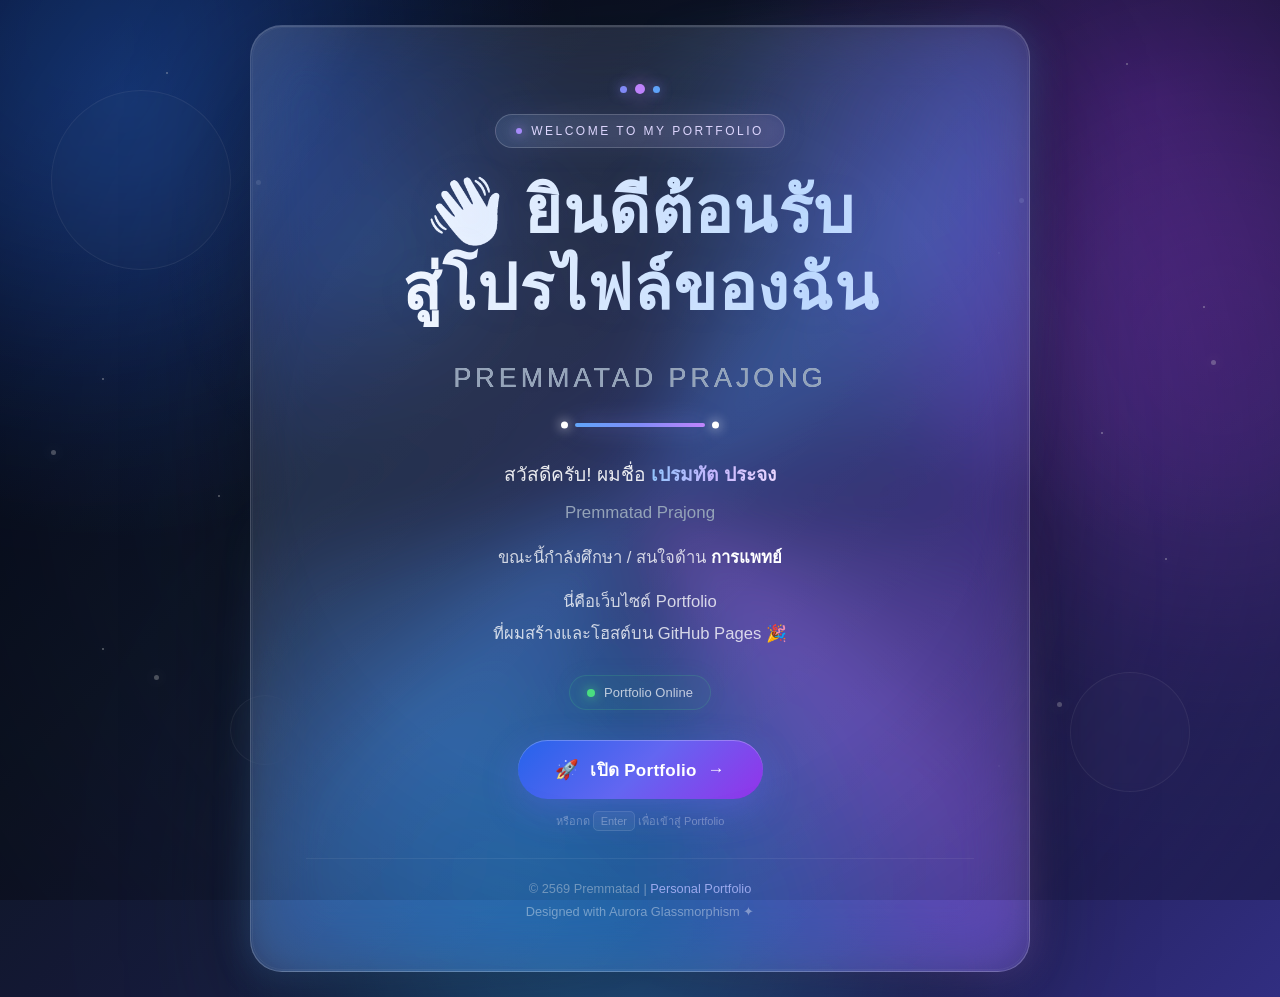
==== commit b2f2bab5: "Update index.html" ====
--- a/index.html
+++ b/index.html
@@ -30,6 +30,29 @@
 
 
 /* =====================================================
+   ROOT
+===================================================== */
+
+:root{
+
+    --blue:#60a5fa;
+
+    --blue2:#3b82f6;
+
+    --indigo:#818cf8;
+
+    --purple:#a78bfa;
+
+    --purple2:#9333ea;
+
+    --pink:#c084fc;
+
+    --white:#ffffff;
+
+}
+
+
+/* =====================================================
    BODY
 ===================================================== */
 
@@ -47,6 +70,7 @@
 
     font-family:
         "Segoe UI",
+        "Noto Sans Thai",
         Tahoma,
         sans-serif;
 
@@ -54,75 +78,102 @@
 
     overflow:hidden;
 
-
     background:
 
         radial-gradient(
-            circle at 15% 20%,
-            rgba(59,130,246,.45),
+            circle at 10% 10%,
+            rgba(37,99,235,.35),
             transparent 30%
         ),
 
         radial-gradient(
-            circle at 85% 20%,
-            rgba(139,92,246,.45),
+            circle at 90% 10%,
+            rgba(147,51,234,.32),
             transparent 30%
         ),
 
         radial-gradient(
-            circle at 50% 90%,
-            rgba(14,165,233,.3),
+            circle at 50% 100%,
+            rgba(59,130,246,.22),
             transparent 35%
         ),
 
         linear-gradient(
             135deg,
-            #0f172a,
-            #1e1b4b,
-            #312e81
+            #020617 0%,
+            #0f172a 35%,
+            #1e1b4b 70%,
+            #312e81 100%
         );
 
 }
 
 
 /* =====================================================
-   AURORA
-===================================================== */
-
-body::before,
+   NOISE / VIGNETTE
+===================================================== */
+
 body::after{
 
     content:"";
 
     position:fixed;
 
-    width:500px;
-    height:500px;
+    inset:0;
+
+    pointer-events:none;
+
+    z-index:20;
+
+    background:
+
+        radial-gradient(
+            circle,
+            transparent 45%,
+            rgba(0,0,0,.28) 100%
+        );
+
+}
+
+
+/* =====================================================
+   AURORA LIGHTS
+===================================================== */
+
+.aurora{
+
+    position:fixed;
+
+    width:520px;
+
+    height:520px;
 
     border-radius:50%;
 
-    filter:blur(100px);
-
-    opacity:.25;
-
-    z-index:-3;
+    filter:blur(110px);
 
     pointer-events:none;
 
-}
-
-
-body::before{
-
-    background:#3b82f6;
-
-    top:-180px;
+    opacity:.28;
+
+    z-index:-5;
+
+    mix-blend-mode:screen;
+
+}
+
+
+.aurora.one{
+
+    background:#2563eb;
+
+    top:-220px;
 
     left:-180px;
 
     animation:
         auroraOne
-        12s
+        14s
         infinite
         alternate
         ease-in-out;
@@ -130,17 +181,17 @@
 }
 
 
-body::after{
-
-    background:#a855f7;
-
-    right:-180px;
-
-    bottom:-180px;
+.aurora.two{
+
+    background:#9333ea;
+
+    right:-200px;
+
+    top:10%;
 
     animation:
         auroraTwo
-        15s
+        17s
         infinite
         alternate
         ease-in-out;
@@ -148,18 +199,64 @@
 }
 
 
+.aurora.three{
+
+    background:#06b6d4;
+
+    bottom:-280px;
+
+    left:25%;
+
+    animation:
+        auroraThree
+        19s
+        infinite
+        alternate
+        ease-in-out;
+
+}
+
+
+.aurora.four{
+
+    background:#6366f1;
+
+    top:45%;
+
+    left:45%;
+
+    width:350px;
+
+    height:350px;
+
+    opacity:.16;
+
+    animation:
+        auroraFour
+        11s
+        infinite
+        alternate
+        ease-in-out;
+
+}
+
+
 @keyframes auroraOne{
 
     0%{
+
         transform:
             translate(0,0)
             scale(1);
+
     }
 
     100%{
+
         transform:
-            translate(180px,130px)
-            scale(1.3);
+            translate(230px,160px)
+            scale(1.35);
+
     }
 
 }
@@ -168,56 +265,297 @@
 @keyframes auroraTwo{
 
     0%{
+
         transform:
             translate(0,0)
             scale(1);
+
     }
 
     100%{
+
         transform:
-            translate(-180px,-130px)
+            translate(-210px,150px)
             scale(1.3);
-    }
-
-}
-
-
-/* =====================================================
-   FLOATING PARTICLES
-===================================================== */
-
-.particle{
+
+    }
+
+}
+
+
+@keyframes auroraThree{
+
+    0%{
+
+        transform:
+            translate(0,0)
+            scale(1);
+
+    }
+
+    100%{
+
+        transform:
+            translate(180px,-130px)
+            scale(1.35);
+
+    }
+
+}
+
+
+@keyframes auroraFour{
+
+    0%{
+
+        transform:
+            translate(-100px,-50px)
+            scale(.8);
+
+    }
+
+    100%{
+
+        transform:
+            translate(100px,70px)
+            scale(1.2);
+
+    }
+
+}
+
+
+/* =====================================================
+   STAR FIELD
+===================================================== */
+
+.stars{
 
     position:fixed;
 
-    width:6px;
-
-    height:6px;
+    inset:0;
+
+    pointer-events:none;
+
+    z-index:-3;
+
+}
+
+
+.star{
+
+    position:absolute;
+
+    width:2px;
+
+    height:2px;
 
     border-radius:50%;
 
     background:white;
 
-    opacity:.35;
-
     box-shadow:
-        0 0 15px white;
+        0 0 8px white;
+
+    opacity:.4;
+
+    animation:
+        starPulse
+        3s
+        infinite
+        ease-in-out;
+
+}
+
+
+.star:nth-child(1){
+    top:8%;
+    left:13%;
+}
+
+.star:nth-child(2){
+    top:18%;
+    left:27%;
+    animation-delay:.5s;
+}
+
+.star:nth-child(3){
+    top:12%;
+    left:52%;
+    animation-delay:1s;
+}
+
+.star:nth-child(4){
+    top:28%;
+    left:78%;
+    animation-delay:1.5s;
+}
+
+.star:nth-child(5){
+    top:42%;
+    left:8%;
+    animation-delay:2s;
+}
+
+.star:nth-child(6){
+    top:55%;
+    left:17%;
+    animation-delay:.8s;
+}
+
+.star:nth-child(7){
+    top:72%;
+    left:8%;
+    animation-delay:1.8s;
+}
+
+.star:nth-child(8){
+    top:82%;
+    left:25%;
+    animation-delay:.3s;
+}
+
+.star:nth-child(9){
+    top:73%;
+    left:52%;
+    animation-delay:1.2s;
+}
+
+.star:nth-child(10){
+    top:85%;
+    left:78%;
+    animation-delay:2.2s;
+}
+
+.star:nth-child(11){
+    top:62%;
+    left:91%;
+    animation-delay:.7s;
+}
+
+.star:nth-child(12){
+    top:34%;
+    left:94%;
+    animation-delay:1.4s;
+}
+
+.star:nth-child(13){
+    top:7%;
+    left:88%;
+    animation-delay:2.5s;
+}
+
+.star:nth-child(14){
+    top:48%;
+    left:86%;
+    animation-delay:.4s;
+}
+
+.star:nth-child(15){
+    top:91%;
+    left:48%;
+    animation-delay:1.7s;
+}
+
+
+@keyframes starPulse{
+
+    0%,100%{
+
+        opacity:.15;
+
+        transform:scale(.7);
+
+    }
+
+    50%{
+
+        opacity:.8;
+
+        transform:scale(1.5);
+
+    }
+
+}
+
+
+/* =====================================================
+   FLOATING ORBS
+===================================================== */
+
+.orb{
+
+    position:fixed;
+
+    border-radius:50%;
 
     pointer-events:none;
 
-    z-index:-1;
-
-}
-
-
-.p1{
-
-    top:15%;
-
-    left:12%;
+    z-index:-2;
+
+    border:
+        1px solid
+        rgba(255,255,255,.08);
+
+    background:
+        rgba(255,255,255,.015);
+
+    backdrop-filter:blur(4px);
+
+}
+
+
+.orb.one{
+
+    width:180px;
+
+    height:180px;
+
+    top:10%;
+
+    left:4%;
 
     animation:
-        particleFloat
+        orbFloat
+        10s
+        infinite
+        ease-in-out;
+
+}
+
+
+.orb.two{
+
+    width:120px;
+
+    height:120px;
+
+    right:7%;
+
+    bottom:12%;
+
+    animation:
+        orbFloat
+        8s
+        infinite
+        ease-in-out
+        reverse;
+
+}
+
+
+.orb.three{
+
+    width:70px;
+
+    height:70px;
+
+    left:18%;
+
+    bottom:15%;
+
+    animation:
+        orbFloat
         7s
         infinite
         ease-in-out;
@@ -225,65 +563,109 @@
 }
 
 
+@keyframes orbFloat{
+
+    0%,100%{
+
+        transform:
+            translateY(0)
+            rotate(0deg);
+
+    }
+
+    50%{
+
+        transform:
+            translateY(-25px)
+            rotate(15deg);
+
+    }
+
+}
+
+
+/* =====================================================
+   PARTICLES
+===================================================== */
+
+.particle{
+
+    position:fixed;
+
+    width:5px;
+
+    height:5px;
+
+    border-radius:50%;
+
+    background:white;
+
+    box-shadow:
+        0 0 15px white;
+
+    opacity:.3;
+
+    pointer-events:none;
+
+    z-index:-1;
+
+}
+
+
+.p1{
+    top:20%;
+    left:20%;
+    animation:
+        particleFloat 8s infinite;
+}
+
 .p2{
-
-    top:70%;
-
-    left:18%;
-
+    top:75%;
+    left:12%;
     animation:
-        particleFloat
-        9s
-        infinite
-        ease-in-out
-        reverse;
-
-}
-
+        particleFloat 10s infinite reverse;
+}
 
 .p3{
-
-    top:25%;
-
-    right:15%;
-
+    top:22%;
+    right:20%;
     animation:
-        particleFloat
-        8s
-        infinite
-        ease-in-out;
-
-}
-
+        particleFloat 9s infinite;
+}
 
 .p4{
-
     top:78%;
-
-    right:12%;
-
+    right:17%;
     animation:
-        particleFloat
-        11s
-        infinite
-        ease-in-out
-        reverse;
-
-}
-
+        particleFloat 12s infinite reverse;
+}
 
 .p5{
-
     top:50%;
-
-    left:5%;
-
+    left:4%;
     animation:
-        particleFloat
-        10s
-        infinite
-        ease-in-out;
-
+        particleFloat 11s infinite;
+}
+
+.p6{
+    top:40%;
+    right:5%;
+    animation:
+        particleFloat 9s infinite reverse;
+}
+
+.p7{
+    top:88%;
+    left:60%;
+    animation:
+        particleFloat 13s infinite;
+}
+
+.p8{
+    top:12%;
+    left:68%;
+    animation:
+        particleFloat 8s infinite reverse;
 }
 
 
@@ -295,17 +677,17 @@
             translateY(0)
             scale(1);
 
-        opacity:.25;
+        opacity:.2;
 
     }
 
     50%{
 
         transform:
-            translateY(-35px)
-            scale(1.4);
-
-        opacity:.7;
+            translateY(-40px)
+            scale(1.5);
+
+        opacity:.8;
 
     }
 
@@ -320,31 +702,99 @@
 
     position:fixed;
 
-    width:400px;
-
-    height:400px;
+    width:480px;
+
+    height:480px;
 
     border-radius:50%;
 
     pointer-events:none;
-
-    z-index:-1;
 
     transform:
         translate(-50%,-50%);
 
+    z-index:-1;
+
     background:
 
         radial-gradient(
             circle,
-            rgba(255,255,255,.09),
-            transparent 65%
+            rgba(96,165,250,.13),
+            rgba(129,140,248,.04) 35%,
+            transparent 70%
         );
 
 }
 
 
 /* =====================================================
+   MAIN WRAPPER
+===================================================== */
+
+.scene{
+
+    position:relative;
+
+    width:100%;
+
+    max-width:780px;
+
+    perspective:1200px;
+
+}
+
+
+/* =====================================================
+   OUTER GLOW
+===================================================== */
+
+.glow-ring{
+
+    position:absolute;
+
+    inset:-2px;
+
+    border-radius:34px;
+
+    background:
+
+        conic-gradient(
+            from 0deg,
+            transparent,
+            rgba(96,165,250,.7),
+            transparent 25%,
+            rgba(192,132,252,.7),
+            transparent 50%,
+            rgba(96,165,250,.7),
+            transparent 75%
+        );
+
+    filter:blur(18px);
+
+    opacity:.45;
+
+    animation:
+        ringRotate
+        10s
+        linear
+        infinite;
+
+}
+
+
+@keyframes ringRotate{
+
+    to{
+
+        transform:
+            rotate(360deg);
+
+    }
+
+}
+
+
+/* =====================================================
    MAIN CARD
 ===================================================== */
 
@@ -354,9 +804,7 @@
 
     width:100%;
 
-    max-width:700px;
-
-    padding:50px 45px;
+    padding:58px 55px 48px;
 
     text-align:center;
 
@@ -364,41 +812,71 @@
 
         linear-gradient(
             135deg,
-            rgba(255,255,255,.12),
+            rgba(255,255,255,.13),
             rgba(255,255,255,.045)
         );
 
-    color:white;
-
-    border-radius:30px;
+    border-radius:32px;
 
     border:
-
         1px solid
-        rgba(255,255,255,.18);
+        rgba(255,255,255,.2);
 
     backdrop-filter:
-        blur(25px);
+        blur(30px)
+        saturate(140%);
 
     -webkit-backdrop-filter:
-        blur(25px);
+        blur(30px)
+        saturate(140%);
 
     box-shadow:
 
-        0 30px 90px
-        rgba(0,0,0,.25),
+        0 40px 120px
+        rgba(0,0,0,.42),
 
         inset 0 1px
-        rgba(255,255,255,.12);
+        rgba(255,255,255,.16),
+
+        inset 0 -1px
+        rgba(255,255,255,.03);
 
     animation:
 
         cardIn
-        .9s
-        ease;
+        1s
+        cubic-bezier(.2,.8,.2,1);
 
     overflow:hidden;
 
+    transform-style:preserve-3d;
+
+    transition:
+        transform .15s ease;
+
+}
+
+
+/* =====================================================
+   CARD INNER BORDER
+===================================================== */
+
+.card::after{
+
+    content:"";
+
+    position:absolute;
+
+    inset:1px;
+
+    border-radius:31px;
+
+    border:
+        1px solid
+        rgba(255,255,255,.05);
+
+    pointer-events:none;
+
 }
 
 
@@ -412,20 +890,20 @@
 
     position:absolute;
 
-    top:-100%;
-
-    left:-50%;
-
-    width:50%;
-
-    height:300%;
+    top:-150%;
+
+    left:-60%;
+
+    width:45%;
+
+    height:400%;
 
     background:
 
         linear-gradient(
             90deg,
             transparent,
-            rgba(255,255,255,.07),
+            rgba(255,255,255,.1),
             transparent
         );
 
@@ -433,9 +911,8 @@
         rotate(25deg);
 
     animation:
-
         cardShine
-        7s
+        8s
         infinite;
 
     pointer-events:none;
@@ -450,19 +927,15 @@
     }
 
     35%{
-        left:130%;
+        left:140%;
     }
 
     100%{
-        left:130%;
-    }
-
-}
-
-
-/* =====================================================
-   CARD ANIMATION
-===================================================== */
+        left:140%;
+    }
+
+}
+
 
 @keyframes cardIn{
 
@@ -471,8 +944,9 @@
         opacity:0;
 
         transform:
-            translateY(35px)
-            scale(.96);
+            translateY(45px)
+            scale(.94)
+            rotateX(4deg);
 
     }
 
@@ -482,27 +956,99 @@
 
         transform:
             translateY(0)
-            scale(1);
-
-    }
-
-}
-
-
-/* =====================================================
-   WELCOME BADGE
+            scale(1)
+            rotateX(0);
+
+    }
+
+}
+
+
+/* =====================================================
+   TOP DECORATION
+===================================================== */
+
+.top-decoration{
+
+    display:flex;
+
+    justify-content:center;
+
+    align-items:center;
+
+    gap:8px;
+
+    margin-bottom:20px;
+
+}
+
+
+.top-decoration span{
+
+    display:block;
+
+    width:7px;
+
+    height:7px;
+
+    border-radius:50%;
+
+    background:#818cf8;
+
+    box-shadow:
+        0 0 12px
+        rgba(129,140,248,.8);
+
+}
+
+
+.top-decoration span:nth-child(2){
+
+    width:10px;
+
+    height:10px;
+
+    background:#c084fc;
+
+    box-shadow:
+        0 0 18px
+        rgba(192,132,252,.9);
+
+}
+
+
+.top-decoration span:nth-child(3){
+
+    background:#60a5fa;
+
+}
+
+
+/* =====================================================
+   BADGE
 ===================================================== */
 
 .badge{
 
-    display:inline-block;
-
-    padding:8px 18px;
+    position:relative;
+
+    display:inline-flex;
+
+    align-items:center;
+
+    justify-content:center;
+
+    padding:9px 20px;
 
     border-radius:999px;
 
     background:
-        rgba(255,255,255,.08);
+
+        linear-gradient(
+            135deg,
+            rgba(96,165,250,.1),
+            rgba(192,132,252,.1)
+        );
 
     border:
         1px solid
@@ -511,16 +1057,58 @@
     backdrop-filter:
         blur(15px);
 
-    font-size:13px;
-
-    letter-spacing:2px;
+    font-size:12px;
+
+    letter-spacing:2.5px;
+
+    color:#ddd6fe;
 
     margin-bottom:25px;
 
     box-shadow:
 
-        0 0 25px
-        rgba(255,255,255,.06);
+        0 0 30px
+        rgba(129,140,248,.08);
+
+    animation:
+        badgeFloat
+        4s
+        infinite
+        ease-in-out;
+
+}
+
+
+.badge::before{
+
+    content:"";
+
+    width:6px;
+
+    height:6px;
+
+    margin-right:9px;
+
+    border-radius:50%;
+
+    background:#a78bfa;
+
+    box-shadow:
+        0 0 12px
+        #a78bfa;
+
+}
+
+
+@keyframes badgeFloat{
+
+    0%,100%{
+        transform:translateY(0);
+    }
+
+    50%{
+        transform:translateY(-3px);
+    }
 
 }
 
@@ -530,19 +1118,21 @@
 ===================================================== */
 
 .card h1{
+
+    position:relative;
 
     font-size:
         clamp(
-            2rem,
-            6vw,
-            3rem
+            2.3rem,
+            7vw,
+            4rem
         );
 
-    line-height:1.35;
+    line-height:1.2;
 
     margin-bottom:20px;
 
-    font-weight:800;
+    font-weight:900;
 
     letter-spacing:1px;
 
@@ -550,13 +1140,14 @@
 
         linear-gradient(
             90deg,
-            #ffffff,
-            #bfdbfe,
-            #ddd6fe,
-            #ffffff
+            #ffffff 0%,
+            #bfdbfe 25%,
+            #ddd6fe 50%,
+            #c4b5fd 70%,
+            #ffffff 100%
         );
 
-    background-size:250% auto;
+    background-size:300% auto;
 
     -webkit-background-clip:text;
 
@@ -565,22 +1156,48 @@
     color:transparent;
 
     animation:
-        titleGlow
-        5s
+        titleGradient
+        7s
         linear
         infinite;
 
-}
-
-
-@keyframes titleGlow{
-
-    to{
-
-        background-position:
-            250% center;
-
-    }
+    text-shadow:
+        0 0 40px
+        rgba(129,140,248,.08);
+
+}
+
+
+@keyframes titleGradient{
+
+    0%{
+        background-position:0% center;
+    }
+
+    100%{
+        background-position:300% center;
+    }
+
+}
+
+
+/* =====================================================
+   TITLE ACCENT
+===================================================== */
+
+.title-accent{
+
+    display:inline-block;
+
+    margin-top:5px;
+
+    font-size:.42em;
+
+    letter-spacing:4px;
+
+    font-weight:500;
+
+    color:#94a3b8;
 
 }
 
@@ -591,14 +1208,16 @@
 
 .divider{
 
-    width:90px;
+    position:relative;
+
+    width:130px;
 
     height:4px;
 
     margin:
-        0 auto 28px;
-
-    border-radius:20px;
+        0 auto 30px;
+
+    border-radius:999px;
 
     background:
 
@@ -612,7 +1231,50 @@
     box-shadow:
 
         0 0 20px
-        rgba(129,140,248,.55);
+        rgba(129,140,248,.55),
+
+        0 0 50px
+        rgba(99,102,241,.2);
+
+}
+
+
+.divider::before,
+.divider::after{
+
+    content:"";
+
+    position:absolute;
+
+    top:50%;
+
+    width:7px;
+
+    height:7px;
+
+    border-radius:50%;
+
+    transform:
+        translateY(-50%);
+
+    background:white;
+
+    box-shadow:
+        0 0 12px white;
+
+}
+
+
+.divider::before{
+
+    left:-14px;
+
+}
+
+
+.divider::after{
+
+    right:-14px;
 
 }
 
@@ -623,14 +1285,14 @@
 
 .card p{
 
-    font-size:1.05rem;
+    font-size:1.04rem;
 
     line-height:1.9;
 
     color:
-        rgba(255,255,255,.82);
-
-    margin-bottom:14px;
+        rgba(255,255,255,.78);
+
+    margin-bottom:12px;
 
 }
 
@@ -639,14 +1301,48 @@
 
     color:white;
 
-    font-weight:700;
+    font-weight:750;
 
 }
 
 
 .name{
 
-    font-size:1.15rem;
+    font-size:1.2rem !important;
+
+    color:
+        rgba(255,255,255,.9) !important;
+
+}
+
+
+.name strong{
+
+    background:
+
+        linear-gradient(
+            90deg,
+            #93c5fd,
+            #c4b5fd,
+            #e9d5ff
+        );
+
+    -webkit-background-clip:text;
+
+    color:transparent;
+
+}
+
+
+.english-name{
+
+    display:inline-block;
+
+    margin-top:3px;
+
+    color:#94a3b8;
+
+    font-size:.88em;
 
 }
 
@@ -661,28 +1357,32 @@
 
     align-items:center;
 
-    gap:8px;
-
-    margin-top:12px;
-
-    padding:8px 15px;
+    gap:9px;
+
+    margin-top:14px;
+
+    padding:9px 17px;
 
     border-radius:999px;
 
     background:
 
-        rgba(255,255,255,.06);
+        rgba(34,197,94,.055);
 
     border:
-
         1px solid
-        rgba(255,255,255,.1);
+        rgba(74,222,128,.16);
 
     font-size:13px;
 
     color:
         rgba(255,255,255,.7);
 
+    box-shadow:
+
+        0 0 25px
+        rgba(34,197,94,.05);
+
 }
 
 
@@ -697,34 +1397,55 @@
     background:#4ade80;
 
     box-shadow:
-
         0 0 12px
-        rgba(74,222,128,.8);
+        rgba(74,222,128,.9);
 
     animation:
-        pulse 2s
+        statusPulse
+        2s
         infinite;
 
 }
 
 
-@keyframes pulse{
+@keyframes statusPulse{
 
     0%,100%{
+
         opacity:.5;
+
         transform:scale(1);
+
     }
 
     50%{
+
         opacity:1;
-        transform:scale(1.25);
-    }
-
-}
-
-
-/* =====================================================
-   NEXT BUTTON
+
+        transform:scale(1.35);
+
+    }
+
+}
+
+
+/* =====================================================
+   BUTTON AREA
+===================================================== */
+
+.button-area{
+
+    margin-top:30px;
+
+    display:flex;
+
+    justify-content:center;
+
+}
+
+
+/* =====================================================
+   BUTTON
 ===================================================== */
 
 .btn{
@@ -737,15 +1458,474 @@
 
     justify-content:center;
 
+    gap:11px;
+
+    min-width:245px;
+
+    padding:16px 36px;
+
+    border:none;
+
+    border-radius:999px;
+
+    background:
+
+        linear-gradient(
+            135deg,
+            #2563eb,
+            #6366f1,
+            #9333ea
+        );
+
+    color:white;
+
+    font-size:17px;
+
+    font-weight:750;
+
+    letter-spacing:.3px;
+
+    cursor:pointer;
+
+    overflow:hidden;
+
+    box-shadow:
+
+        0 12px 35px
+        rgba(99,102,241,.38),
+
+        inset 0 1px
+        rgba(255,255,255,.25);
+
+    transition:
+        transform .35s,
+        box-shadow .35s;
+
+}
+
+
+.btn:hover{
+
+    transform:
+        translateY(-5px)
+        scale(1.025);
+
+    box-shadow:
+
+        0 18px 45px
+        rgba(99,102,241,.5),
+
+        0 0 35px
+        rgba(129,140,248,.2),
+
+        inset 0 1px
+        rgba(255,255,255,.3);
+
+}
+
+
+.btn:active{
+
+    transform:
+        translateY(-1px)
+        scale(.99);
+
+}
+
+
+/* Button shine */
+
+.btn::before{
+
+    content:"";
+
+    position:absolute;
+
+    top:0;
+
+    left:-120%;
+
+    width:80%;
+
+    height:100%;
+
+    background:
+
+        linear-gradient(
+            90deg,
+            transparent,
+            rgba(255,255,255,.35),
+            transparent
+        );
+
+    transform:
+        skewX(-20deg);
+
+    animation:
+        buttonShine
+        4s
+        infinite;
+
+}
+
+
+@keyframes buttonShine{
+
+    0%{
+        left:-120%;
+    }
+
+    35%{
+        left:140%;
+    }
+
+    100%{
+        left:140%;
+    }
+
+}
+
+
+/* Button icon */
+
+.btn-icon{
+
+    font-size:19px;
+
+    animation:
+        rocketFloat
+        2s
+        infinite
+        ease-in-out;
+
+}
+
+
+@keyframes rocketFloat{
+
+    0%,100%{
+        transform:translateY(0);
+    }
+
+    50%{
+        transform:translateY(-3px);
+    }
+
+}
+
+
+/* =====================================================
+   KEY HINT
+===================================================== */
+
+.key-hint{
+
+    margin-top:13px;
+
+    color:
+        rgba(255,255,255,.35);
+
+    font-size:11px;
+
+}
+
+
+.key-hint kbd{
+
+    padding:3px 7px;
+
+    border-radius:5px;
+
+    border:
+        1px solid
+        rgba(255,255,255,.12);
+
+    background:
+        rgba(255,255,255,.05);
+
+    font-family:inherit;
+
+}
+
+
+/* =====================================================
+   FOOTER
+===================================================== */
+
+.footer{
+
+    margin-top:28px;
+
+    padding-top:18px;
+
+    border-top:
+        1px solid
+        rgba(255,255,255,.07);
+
+    font-size:.8rem;
+
+    color:
+        rgba(255,255,255,.38);
+
+    line-height:1.8;
+
+}
+
+
+.footer-highlight{
+
+    color:#a5b4fc;
+
+}
+
+
+/* =====================================================
+   MODAL
+===================================================== */
+
+.modal{
+
+    display:none;
+
+    position:fixed;
+
+    inset:0;
+
+    z-index:1000;
+
+    padding:20px;
+
+    background:
+        rgba(2,6,23,.72);
+
+    backdrop-filter:
+        blur(18px);
+
+    -webkit-backdrop-filter:
+        blur(18px);
+
+    align-items:center;
+
+    justify-content:center;
+
+}
+
+
+.modal.show{
+
+    display:flex;
+
+    animation:
+        modalBackground
+        .3s
+        ease;
+
+}
+
+
+@keyframes modalBackground{
+
+    from{
+        opacity:0;
+    }
+
+    to{
+        opacity:1;
+    }
+
+}
+
+
+/* =====================================================
+   MODAL CONTENT
+===================================================== */
+
+.modal-content{
+
+    position:relative;
+
+    width:min(450px,100%);
+
+    padding:38px 32px 32px;
+
+    background:
+
+        linear-gradient(
+            135deg,
+            rgba(255,255,255,.15),
+            rgba(255,255,255,.055)
+        );
+
+    color:white;
+
+    text-align:center;
+
+    border-radius:28px;
+
+    border:
+        1px solid
+        rgba(255,255,255,.2);
+
+    backdrop-filter:
+        blur(30px);
+
+    -webkit-backdrop-filter:
+        blur(30px);
+
+    box-shadow:
+
+        0 35px 100px
+        rgba(0,0,0,.5),
+
+        inset 0 1px
+        rgba(255,255,255,.14);
+
+    animation:
+        modalZoom
+        .4s
+        cubic-bezier(.2,.8,.2,1);
+
+}
+
+
+@keyframes modalZoom{
+
+    from{
+
+        opacity:0;
+
+        transform:
+            scale(.82)
+            translateY(20px);
+
+    }
+
+    to{
+
+        opacity:1;
+
+        transform:
+            scale(1)
+            translateY(0);
+
+    }
+
+}
+
+
+/* Modal icon */
+
+.modal-icon{
+
+    width:64px;
+
+    height:64px;
+
+    display:flex;
+
+    align-items:center;
+
+    justify-content:center;
+
+    margin:
+        0 auto 18px;
+
+    border-radius:20px;
+
+    background:
+
+        linear-gradient(
+            135deg,
+            rgba(59,130,246,.2),
+            rgba(168,85,247,.2)
+        );
+
+    border:
+        1px solid
+        rgba(255,255,255,.15);
+
+    font-size:30px;
+
+    box-shadow:
+
+        0 0 35px
+        rgba(99,102,241,.15);
+
+}
+
+
+.modal-content h3{
+
+    color:white;
+
+    font-size:1.45rem;
+
+    margin-bottom:12px;
+
+}
+
+
+.modal-content p{
+
+    color:
+        rgba(255,255,255,.67);
+
+    line-height:1.8;
+
+    margin-bottom:24px;
+
+    font-size:.95rem;
+
+}
+
+
+/* =====================================================
+   MODAL BUTTONS
+===================================================== */
+
+.popup-buttons{
+
+    display:flex;
+
     gap:10px;
 
-    margin-top:30px;
-
-    padding:15px 38px;
+    justify-content:center;
+
+}
+
+
+.popup-btn{
+
+    flex:1;
+
+    padding:12px 20px;
 
     border:none;
 
-    border-radius:999px;
+    border-radius:13px;
+
+    color:white;
+
+    font-size:15px;
+
+    font-weight:bold;
+
+    cursor:pointer;
+
+    transition:.3s;
+
+}
+
+
+.popup-btn:hover{
+
+    transform:
+        translateY(-3px);
+
+}
+
+
+.confirm{
 
     background:
 
@@ -753,320 +1933,25 @@
             135deg,
             #3b82f6,
             #6366f1,
-            #9333ea
+            #8b5cf6
         );
 
-    color:white;
-
-    font-size:17px;
-
-    font-weight:700;
-
-    cursor:pointer;
-
     box-shadow:
 
-        0 10px 30px
-        rgba(99,102,241,.4);
-
-    transition:.35s;
-
-    overflow:hidden;
-
-}
-
-
-.btn::before{
-
-    content:"";
-
-    position:absolute;
-
-    inset:0;
+        0 8px 25px
+        rgba(59,130,246,.3);
+
+}
+
+
+.cancel{
 
     background:
-
-        linear-gradient(
-            90deg,
-            transparent,
-            rgba(255,255,255,.3),
-            transparent
-        );
-
-    transform:
-        translateX(-100%);
-
-    transition:.6s;
-
-}
-
-
-.btn:hover::before{
-
-    transform:
-        translateX(100%);
-
-}
-
-
-.btn:hover{
-
-    transform:
-        translateY(-5px)
-        scale(1.02);
-
-    box-shadow:
-
-        0 15px 40px
-        rgba(99,102,241,.55),
-
-        0 0 30px
-        rgba(129,140,248,.2);
-
-}
-
-
-.btn:active{
-
-    transform:
-        translateY(-1px);
-
-}
-
-
-/* =====================================================
-   FOOTER
-===================================================== */
-
-.footer{
-
-    margin-top:30px;
-
-    font-size:.82rem;
-
-    color:
-        rgba(255,255,255,.45);
-
-    line-height:1.7;
-
-}
-
-
-/* =====================================================
-   MODAL
-===================================================== */
-
-.modal{
-
-    display:none;
-
-    position:fixed;
-
-    inset:0;
-
-    z-index:1000;
-
-    padding:20px;
-
-    background:
-        rgba(2,6,23,.72);
-
-    backdrop-filter:
-        blur(12px);
-
-    align-items:center;
-
-    justify-content:center;
-
-}
-
-
-.modal.show{
-
-    display:flex;
-
-    animation:
-        modalBg
-        .3s
-        ease;
-
-}
-
-
-@keyframes modalBg{
-
-    from{
-        opacity:0;
-    }
-
-    to{
-        opacity:1;
-    }
-
-}
-
-
-/* =====================================================
-   MODAL CONTENT
-===================================================== */
-
-.modal-content{
-
-    position:relative;
-
-    width:min(430px,100%);
-
-    padding:35px 30px;
-
-    background:
-
-        linear-gradient(
-            135deg,
-            rgba(255,255,255,.15),
-            rgba(255,255,255,.07)
-        );
-
-    color:white;
-
-    text-align:center;
-
-    border-radius:25px;
-
-    border:
-
-        1px solid
-        rgba(255,255,255,.2);
-
-    backdrop-filter:
-        blur(25px);
-
-    box-shadow:
-
-        0 30px 80px
-        rgba(0,0,0,.4);
-
-    animation:
-
-        zoomIn
-        .35s
-        ease;
-
-}
-
-
-@keyframes zoomIn{
-
-    from{
-
-        opacity:0;
-
-        transform:
-            scale(.88)
-            translateY(10px);
-
-    }
-
-    to{
-
-        opacity:1;
-
-        transform:
-            scale(1)
-            translateY(0);
-
-    }
-
-}
-
-
-.modal-content h3{
-
-    color:white;
-
-    font-size:1.4rem;
-
-    margin-bottom:12px;
-
-}
-
-
-.modal-content p{
-
-    color:
-        rgba(255,255,255,.7);
-
-    line-height:1.8;
-
-    margin-bottom:22px;
-
-}
-
-
-/* =====================================================
-   POPUP BUTTONS
-===================================================== */
-
-.popup-btn{
-
-    margin:5px;
-
-    padding:11px 25px;
-
-    border:none;
-
-    border-radius:12px;
-
-    color:white;
-
-    font-size:15px;
-
-    font-weight:bold;
-
-    cursor:pointer;
-
-    transition:.3s;
-
-}
-
-
-.popup-btn:hover{
-
-    transform:
-        translateY(-3px);
-
-}
-
-
-/* Confirm */
-
-.confirm{
-
-    background:
-
-        linear-gradient(
-            135deg,
-            #3b82f6,
-            #6366f1
-        );
-
-    box-shadow:
-
-        0 7px 20px
-        rgba(59,130,246,.3);
-
-}
-
-
-/* Cancel */
-
-.cancel{
-
-    background:
-        rgba(255,255,255,.1);
+        rgba(255,255,255,.07);
 
     border:
         1px solid
-        rgba(255,255,255,.15);
+        rgba(255,255,255,.12);
 
 }
 
@@ -1074,7 +1959,61 @@
 .cancel:hover{
 
     background:
-        rgba(255,255,255,.18);
+        rgba(255,255,255,.13);
+
+}
+
+
+/* =====================================================
+   MODAL CLOSE
+===================================================== */
+
+.modal-close{
+
+    position:absolute;
+
+    top:15px;
+
+    right:17px;
+
+    width:34px;
+
+    height:34px;
+
+    display:flex;
+
+    align-items:center;
+
+    justify-content:center;
+
+    border-radius:50%;
+
+    border:none;
+
+    background:
+        rgba(255,255,255,.06);
+
+    color:
+        rgba(255,255,255,.6);
+
+    cursor:pointer;
+
+    font-size:20px;
+
+    transition:.3s;
+
+}
+
+
+.modal-close:hover{
+
+    background:
+        rgba(255,255,255,.13);
+
+    color:white;
+
+    transform:
+        rotate(90deg);
 
 }
 
@@ -1083,11 +2022,11 @@
    MOBILE
 ===================================================== */
 
-@media(max-width:600px){
+@media(max-width:700px){
 
     body{
 
-        padding:15px;
+        padding:14px;
 
     }
 
@@ -1095,34 +2034,63 @@
     .card{
 
         padding:
-            38px 22px;
-
-        border-radius:24px;
+            45px 23px 32px;
+
+        border-radius:27px;
+
+    }
+
+
+    .glow-ring{
+
+        border-radius:29px;
+
+    }
+
+
+    .card h1{
+
+        font-size:
+            clamp(
+                2rem,
+                11vw,
+                3rem
+            );
+
+    }
+
+
+    .card p{
+
+        font-size:.94rem;
+
+        line-height:1.8;
+
+    }
+
+
+    .name{
+
+        font-size:1.08rem !important;
 
     }
 
 
     .badge{
 
-        font-size:11px;
-
-        letter-spacing:1.5px;
-
-    }
-
-
-    .card h1{
-
-        font-size:1.8rem;
-
-    }
-
-
-    .card p{
-
-        font-size:.95rem;
-
-        line-height:1.8;
+        font-size:10px;
+
+        letter-spacing:1.7px;
+
+        padding:
+            8px 15px;
+
+    }
+
+
+    .divider{
+
+        width:100px;
 
     }
 
@@ -1131,16 +2099,17 @@
 
         width:100%;
 
+        min-width:0;
+
         padding:
-            14px 20px;
-
-    }
-
-
-    .modal-content{
-
-        padding:
-            30px 20px;
+            15px 20px;
+
+    }
+
+
+    .popup-buttons{
+
+        flex-direction:column;
 
     }
 
@@ -1149,8 +2118,44 @@
 
         width:100%;
 
-        margin:
-            5px 0;
+    }
+
+
+    .orb.one{
+
+        width:100px;
+
+        height:100px;
+
+    }
+
+
+    .orb.two{
+
+        width:70px;
+
+        height:70px;
+
+    }
+
+}
+
+
+/* =====================================================
+   REDUCE MOTION
+===================================================== */
+
+@media(prefers-reduced-motion:reduce){
+
+    *,
+    *::before,
+    *::after{
+
+        animation-duration:.01ms !important;
+
+        animation-iteration-count:1 !important;
+
+        transition:none !important;
 
     }
 
@@ -1165,18 +2170,61 @@
 
 
 <!-- =====================================================
-     BACKGROUND PARTICLES
+     AURORA
 ===================================================== -->
 
+<div class="aurora one"></div>
+<div class="aurora two"></div>
+<div class="aurora three"></div>
+<div class="aurora four"></div>
+
+
+<!-- =====================================================
+     STARS
+===================================================== -->
+
+<div class="stars">
+
+    <span class="star"></span>
+    <span class="star"></span>
+    <span class="star"></span>
+    <span class="star"></span>
+    <span class="star"></span>
+    <span class="star"></span>
+    <span class="star"></span>
+    <span class="star"></span>
+    <span class="star"></span>
+    <span class="star"></span>
+    <span class="star"></span>
+    <span class="star"></span>
+    <span class="star"></span>
+    <span class="star"></span>
+    <span class="star"></span>
+
+</div>
+
+
+<!-- =====================================================
+     FLOATING ORBS
+===================================================== -->
+
+<div class="orb one"></div>
+<div class="orb two"></div>
+<div class="orb three"></div>
+
+
+<!-- =====================================================
+     PARTICLES
+===================================================== -->
+
 <div class="particle p1"></div>
-
 <div class="particle p2"></div>
-
 <div class="particle p3"></div>
-
 <div class="particle p4"></div>
-
 <div class="particle p5"></div>
+<div class="particle p6"></div>
+<div class="particle p7"></div>
+<div class="particle p8"></div>
 
 
 <!-- =====================================================
@@ -1190,104 +2238,190 @@
 
 
 <!-- =====================================================
-     MAIN CARD
+     MAIN SCENE
 ===================================================== -->
 
-<div class="card">
-
-
-    <div class="badge">
-        ✦ WELCOME TO MY PORTFOLIO ✦
+<div class="scene" id="scene">
+
+
+    <div class="glow-ring"></div>
+
+
+    <!-- =================================================
+         MAIN CARD
+    ================================================= -->
+
+    <div
+        class="card"
+        id="mainCard"
+    >
+
+
+        <!-- TOP DECORATION -->
+
+        <div class="top-decoration">
+
+            <span></span>
+            <span></span>
+            <span></span>
+
+        </div>
+
+
+        <!-- BADGE -->
+
+        <div class="badge">
+
+            WELCOME TO MY PORTFOLIO
+
+        </div>
+
+
+        <!-- TITLE -->
+
+        <h1>
+
+            👋 ยินดีต้อนรับ
+            <br>
+
+            สู่โปรไฟล์ของฉัน
+
+            <span class="title-accent">
+
+                PREMMATAD PRAJONG
+
+            </span>
+
+        </h1>
+
+
+        <!-- DIVIDER -->
+
+        <div class="divider"></div>
+
+
+        <!-- NAME -->
+
+        <p class="name">
+
+            สวัสดีครับ! ผมชื่อ
+
+            <strong>
+                เปรมทัต ประจง
+            </strong>
+
+            <br>
+
+            <span class="english-name">
+                Premmatad Prajong
+            </span>
+
+        </p>
+
+
+        <!-- INTEREST -->
+
+        <p>
+
+            ขณะนี้กำลังศึกษา / สนใจด้าน
+
+            <strong>
+                การแพทย์
+            </strong>
+
+        </p>
+
+
+        <!-- WEBSITE -->
+
+        <p>
+
+            นี่คือเว็บไซต์ Portfolio
+            <br>
+
+            ที่ผมสร้างและโฮสต์บน GitHub Pages
+
+            <strong>
+                🎉
+            </strong>
+
+        </p>
+
+
+        <!-- STATUS -->
+
+        <div class="status">
+
+            <span class="status-dot"></span>
+
+            Portfolio Online
+
+        </div>
+
+
+        <!-- BUTTON -->
+
+        <div class="button-area">
+
+            <button
+                class="btn"
+                onclick="openModal()"
+                id="openButton"
+            >
+
+                <span class="btn-icon">
+                    🚀
+                </span>
+
+                <span>
+                    เปิด Portfolio
+                </span>
+
+                <span>
+                    →
+                </span>
+
+            </button>
+
+        </div>
+
+
+        <!-- KEYBOARD HINT -->
+
+        <div class="key-hint">
+
+            หรือกด
+
+            <kbd>Enter</kbd>
+
+            เพื่อเข้าสู่ Portfolio
+
+        </div>
+
+
+        <!-- FOOTER -->
+
+        <div class="footer">
+
+            © 2569 Premmatad
+
+            <span>
+                |
+            </span>
+
+            <span class="footer-highlight">
+                Personal Portfolio
+            </span>
+
+            <br>
+
+            Designed with
+            Aurora Glassmorphism ✦
+
+        </div>
+
+
     </div>
-
-
-    <h1>
-
-        👋 ยินดีต้อนรับ
-        <br>
-        สู่โปรไฟล์ของฉัน
-
-    </h1>
-
-
-    <div class="divider"></div>
-
-
-    <p class="name">
-
-        สวัสดีครับ! ผมชื่อ
-
-        <strong>
-            เปรมทัต ประจง
-        </strong>
-
-        <br>
-
-        <span>
-            (Premmatad Prajong)
-        </span>
-
-    </p>
-
-
-    <p>
-
-        ขณะนี้กำลังศึกษา / สนใจด้าน
-
-        <strong>
-            การแพทย์
-        </strong>
-
-    </p>
-
-
-    <p>
-
-        นี่คือเว็บไซต์แรกของผม
-        <br>
-
-        ที่โฮสต์บน GitHub Pages 🎉
-
-    </p>
-
-
-    <div class="status">
-
-        <span class="status-dot"></span>
-
-        Portfolio Online
-
-    </div>
-
-
-    <!-- =================================================
-         NEXT BUTTON
-    ================================================= -->
-
-    <button
-        class="btn"
-        onclick="openModal()"
-    >
-
-        🚀
-
-        <span>
-            เปิด Portfolio
-        </span>
-
-        →
-
-    </button>
-
-
-    <div class="footer">
-
-        © 2569 Premmatad
-        |
-        Portfolio
-
-    </div>
-
 
 </div>
 
@@ -1306,41 +2440,78 @@
     <div class="modal-content">
 
 
+        <!-- CLOSE -->
+
+        <button
+            class="modal-close"
+            onclick="closeModal()"
+            aria-label="ปิด"
+        >
+
+            ×
+
+        </button>
+
+
+        <!-- ICON -->
+
+        <div class="modal-icon">
+
+            🚀
+
+        </div>
+
+
+        <!-- TITLE -->
+
         <h3>
 
-            🚀 พร้อมเข้าสู่ Portfolio หรือยัง?
+            พร้อมเข้าสู่ Portfolio หรือยัง?
 
         </h3>
 
+
+        <!-- DESCRIPTION -->
 
         <p>
 
             กด "ตกลง"
             เพื่อเข้าสู่หน้า Portfolio
-            และดูข้อมูล ผลงาน
-            การศึกษา และกิจกรรมของผม
+            <br>
+
+            และชมข้อมูล การศึกษา
+            ผลงาน เกียรติบัตร
+            และเป้าหมายของผม
 
         </p>
 
 
-        <button
-            class="popup-btn confirm"
-            onclick="goNext()"
-        >
-
-            ✓ ตกลง
-
-        </button>
-
-
-        <button
-            class="popup-btn cancel"
-            onclick="closeModal()"
-        >
-
-            ✕ ยกเลิก
-
-        </button>
+        <!-- BUTTONS -->
+
+        <div class="popup-buttons">
+
+
+            <button
+                class="popup-btn confirm"
+                onclick="goNext()"
+            >
+
+                ✓ ตกลง
+
+            </button>
+
+
+            <button
+                class="popup-btn cancel"
+                onclick="closeModal()"
+            >
+
+                ✕ ยกเลิก
+
+            </button>
+
+
+        </div>
 
 
     </div>
@@ -1352,14 +2523,29 @@
 <script>
 
 /* =====================================================
+   ELEMENTS
+===================================================== */
+
+const modal =
+    document.getElementById("myModal");
+
+const mouseLight =
+    document.getElementById("mouseLight");
+
+const mainCard =
+    document.getElementById("mainCard");
+
+const scene =
+    document.getElementById("scene");
+
+
+/* =====================================================
    OPEN MODAL
 ===================================================== */
 
 function openModal(){
 
-    document
-        .getElementById("myModal")
-        .classList.add("show");
+    modal.classList.add("show");
 
 }
 
@@ -1370,9 +2556,7 @@
 
 function closeModal(){
 
-    document
-        .getElementById("myModal")
-        .classList.remove("show");
+    modal.classList.remove("show");
 
 }
 
@@ -1390,19 +2574,13 @@
 
 
 /* =====================================================
-   CLOSE WHEN CLICK OUTSIDE
+   CLICK OUTSIDE MODAL
 ===================================================== */
 
 window.addEventListener(
     "click",
     function(event){
 
-        const modal =
-            document.getElementById(
-                "myModal"
-            );
-
-
         if(event.target === modal){
 
             closeModal();
@@ -1414,7 +2592,7 @@
 
 
 /* =====================================================
-   ESCAPE KEY
+   ESCAPE
 ===================================================== */
 
 document.addEventListener(
@@ -1432,14 +2610,29 @@
 
 
 /* =====================================================
+   ENTER TO OPEN
+===================================================== */
+
+document.addEventListener(
+    "keydown",
+    function(event){
+
+        if(
+            event.key === "Enter" &&
+            !modal.classList.contains("show")
+        ){
+
+            openModal();
+
+        }
+
+    }
+);
+
+
+/* =====================================================
    MOUSE LIGHT
 ===================================================== */
-
-const mouseLight =
-    document.getElementById(
-        "mouseLight"
-    );
-
 
 document.addEventListener(
     "mousemove",
@@ -1456,6 +2649,75 @@
 
 
 /* =====================================================
+   3D CARD EFFECT
+===================================================== */
+
+document.addEventListener(
+    "mousemove",
+    function(event){
+
+        if(window.innerWidth < 700){
+
+            return;
+
+        }
+
+
+        const rect =
+            scene.getBoundingClientRect();
+
+
+        const x =
+            event.clientX - rect.left;
+
+        const y =
+            event.clientY - rect.top;
+
+
+        const centerX =
+            rect.width / 2;
+
+        const centerY =
+            rect.height / 2;
+
+
+        const rotateY =
+            ((x - centerX) /
+            centerX) * 3;
+
+
+        const rotateX =
+            -((y - centerY) /
+            centerY) * 3;
+
+
+        mainCard.style.transform =
+            `
+            rotateX(${rotateX}deg)
+            rotateY(${rotateY}deg)
+            translateZ(0)
+            `;
+
+    }
+);
+
+
+/* =====================================================
+   RESET 3D CARD
+===================================================== */
+
+scene.addEventListener(
+    "mouseleave",
+    function(){
+
+        mainCard.style.transform =
+            "rotateX(0deg) rotateY(0deg)";
+
+    }
+);
+
+
+/* =====================================================
    RESET MODAL WHEN PAGE RETURNS
 ===================================================== */
 
@@ -1465,6 +2727,9 @@
 
         closeModal();
 
+        mainCard.style.transform =
+            "rotateX(0deg) rotateY(0deg)";
+
     }
 );
 
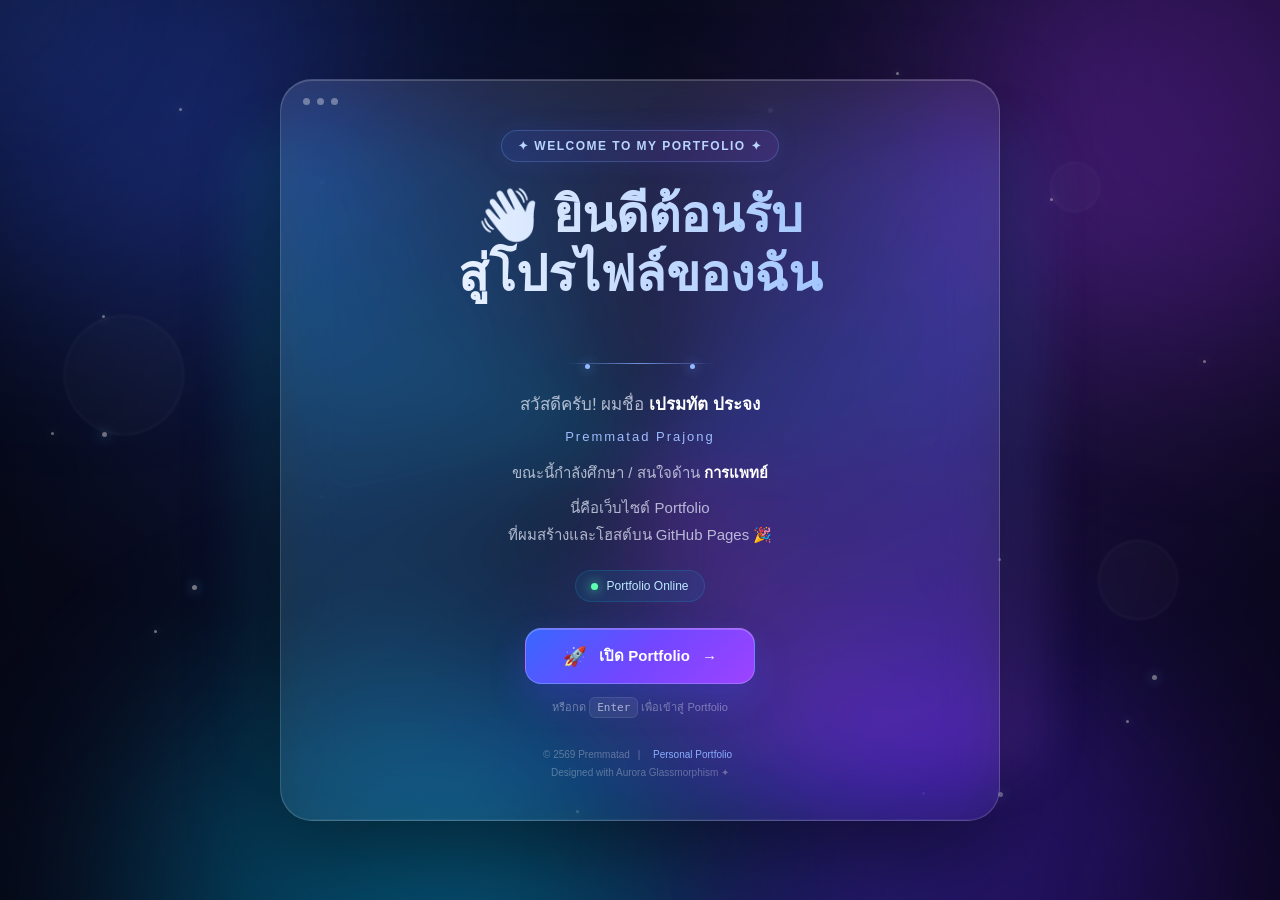
==== commit d1b89c62: "Update index.html" ====
--- a/index.html
+++ b/index.html
@@ -1,1608 +1,739 @@
 <!DOCTYPE html>
 <html lang="th">
 <head>
-
 <meta charset="UTF-8">
-
-<meta
-    name="viewport"
-    content="width=device-width, initial-scale=1.0"
->
-
+<meta name="viewport" content="width=device-width, initial-scale=1.0">
 <title>Premmatad | Welcome</title>
 
-
 <style>
 
 /* =====================================================
-   RESET
+   GLOBAL
 ===================================================== */
 
 *{
+    box-sizing:border-box;
     margin:0;
     padding:0;
-    box-sizing:border-box;
-}
-
-html{
-    scroll-behavior:smooth;
-}
-
-
-/* =====================================================
-   ROOT
-===================================================== */
-
-:root{
-
-    --blue:#60a5fa;
-
-    --blue2:#3b82f6;
-
-    --indigo:#818cf8;
-
-    --purple:#a78bfa;
-
-    --purple2:#9333ea;
-
-    --pink:#c084fc;
-
-    --white:#ffffff;
-
-}
-
-
-/* =====================================================
-   BODY
-===================================================== */
+}
+
+html,body{
+    width:100%;
+    min-height:100%;
+}
 
 body{
-
     min-height:100vh;
-
-    display:flex;
-
-    justify-content:center;
-
-    align-items:center;
-
-    padding:25px;
-
+    overflow:hidden;
     font-family:
         "Segoe UI",
         "Noto Sans Thai",
-        Tahoma,
+        Arial,
         sans-serif;
-
-    color:white;
-
-    overflow:hidden;
-
+    color:#fff;
     background:
-
+        radial-gradient(circle at 20% 20%, rgba(65,105,255,.22), transparent 35%),
+        radial-gradient(circle at 80% 25%, rgba(170,70,255,.20), transparent 35%),
+        radial-gradient(circle at 50% 100%, rgba(0,220,255,.12), transparent 40%),
+        linear-gradient(135deg,#050816,#0a0d25 45%,#120a2d);
+    position:relative;
+}
+
+/* Dark vignette */
+
+body::after{
+    content:"";
+    position:fixed;
+    inset:0;
+    pointer-events:none;
+    background:
         radial-gradient(
-            circle at 10% 10%,
-            rgba(37,99,235,.35),
-            transparent 30%
-        ),
-
-        radial-gradient(
-            circle at 90% 10%,
-            rgba(147,51,234,.32),
-            transparent 30%
-        ),
-
-        radial-gradient(
-            circle at 50% 100%,
-            rgba(59,130,246,.22),
-            transparent 35%
-        ),
-
-        linear-gradient(
-            135deg,
-            #020617 0%,
-            #0f172a 35%,
-            #1e1b4b 70%,
-            #312e81 100%
+            circle at center,
+            transparent 40%,
+            rgba(0,0,0,.38) 100%
         );
-
-}
-
-
-/* =====================================================
-   NOISE / VIGNETTE
-===================================================== */
-
-body::after{
-
-    content:"";
-
+    z-index:1;
+}
+
+
+/* =====================================================
+   AURORA
+===================================================== */
+
+.aurora{
     position:fixed;
-
+    width:500px;
+    height:500px;
+    border-radius:50%;
+    filter:blur(100px);
+    opacity:.38;
+    pointer-events:none;
+    z-index:0;
+    animation:auroraMove 12s ease-in-out infinite alternate;
+}
+
+.aurora.one{
+    background:#345cff;
+    top:-220px;
+    left:-180px;
+}
+
+.aurora.two{
+    background:#9c35ff;
+    top:-170px;
+    right:-200px;
+    animation-delay:-3s;
+}
+
+.aurora.three{
+    background:#00c8ff;
+    bottom:-280px;
+    left:10%;
+    animation-delay:-6s;
+}
+
+.aurora.four{
+    background:#5f2cff;
+    bottom:-240px;
+    right:5%;
+    animation-delay:-9s;
+}
+
+@keyframes auroraMove{
+    0%{
+        transform:translate(0,0) scale(1);
+    }
+
+    50%{
+        transform:translate(50px,-30px) scale(1.12);
+    }
+
+    100%{
+        transform:translate(-40px,40px) scale(.95);
+    }
+}
+
+
+/* =====================================================
+   STARS
+===================================================== */
+
+.stars{
+    position:fixed;
     inset:0;
-
     pointer-events:none;
-
-    z-index:20;
-
+    z-index:0;
+}
+
+.star{
+    position:absolute;
+    width:3px;
+    height:3px;
+    border-radius:50%;
+    background:#fff;
+    opacity:.5;
+    box-shadow:0 0 10px #fff;
+    animation:twinkle 3s infinite ease-in-out;
+}
+
+.star:nth-child(1){top:12%;left:14%;animation-delay:0s}
+.star:nth-child(2){top:22%;left:82%;animation-delay:.5s}
+.star:nth-child(3){top:35%;left:8%;animation-delay:1s}
+.star:nth-child(4){top:15%;left:52%;animation-delay:1.5s}
+.star:nth-child(5){top:70%;left:12%;animation-delay:2s}
+.star:nth-child(6){top:80%;left:88%;animation-delay:.7s}
+.star:nth-child(7){top:62%;left:78%;animation-delay:1.2s}
+.star:nth-child(8){top:90%;left:45%;animation-delay:1.7s}
+.star:nth-child(9){top:40%;left:94%;animation-delay:2.2s}
+.star:nth-child(10){top:55%;left:25%;animation-delay:.3s}
+.star:nth-child(11){top:8%;left:70%;animation-delay:1.1s}
+.star:nth-child(12){top:74%;left:52%;animation-delay:2.4s}
+.star:nth-child(13){top:30%;left:40%;animation-delay:.9s}
+.star:nth-child(14){top:88%;left:72%;animation-delay:1.8s}
+.star:nth-child(15){top:48%;left:4%;animation-delay:2.6s}
+
+@keyframes twinkle{
+    0%,100%{
+        opacity:.2;
+        transform:scale(.7);
+    }
+
+    50%{
+        opacity:1;
+        transform:scale(1.5);
+    }
+}
+
+
+/* =====================================================
+   FLOATING ORBS
+===================================================== */
+
+.orb{
+    position:fixed;
+    border-radius:50%;
+    pointer-events:none;
+    z-index:0;
+    filter:blur(1px);
+    border:1px solid rgba(255,255,255,.08);
+    background:rgba(255,255,255,.025);
+    backdrop-filter:blur(5px);
+    animation:orbFloat 8s ease-in-out infinite;
+}
+
+.orb.one{
+    width:120px;
+    height:120px;
+    left:5%;
+    top:35%;
+}
+
+.orb.two{
+    width:80px;
+    height:80px;
+    right:8%;
+    top:60%;
+    animation-delay:-3s;
+}
+
+.orb.three{
+    width:50px;
+    height:50px;
+    left:82%;
+    top:18%;
+    animation-delay:-5s;
+}
+
+@keyframes orbFloat{
+    0%,100%{
+        transform:translateY(0) rotate(0deg);
+    }
+
+    50%{
+        transform:translateY(-25px) rotate(10deg);
+    }
+}
+
+
+/* =====================================================
+   PARTICLES
+===================================================== */
+
+.particle{
+    position:fixed;
+    width:5px;
+    height:5px;
+    border-radius:50%;
+    background:rgba(255,255,255,.5);
+    box-shadow:0 0 12px rgba(100,180,255,.8);
+    pointer-events:none;
+    z-index:0;
+    animation:particleFloat 7s infinite ease-in-out;
+}
+
+.p1{left:15%;top:65%;animation-delay:0s}
+.p2{left:25%;top:20%;animation-delay:1s}
+.p3{left:72%;top:32%;animation-delay:2s}
+.p4{left:90%;top:75%;animation-delay:3s}
+.p5{left:40%;top:85%;animation-delay:4s}
+.p6{left:60%;top:12%;animation-delay:2.5s}
+.p7{left:8%;top:48%;animation-delay:1.5s}
+.p8{left:78%;top:88%;animation-delay:3.5s}
+
+@keyframes particleFloat{
+    0%,100%{
+        transform:translateY(0);
+        opacity:.25;
+    }
+
+    50%{
+        transform:translateY(-35px);
+        opacity:.9;
+    }
+}
+
+
+/* =====================================================
+   MOUSE LIGHT
+===================================================== */
+
+.mouse-light{
+    position:fixed;
+    width:350px;
+    height:350px;
+    border-radius:50%;
+    transform:translate(-50%,-50%);
+    pointer-events:none;
+    z-index:1;
     background:
-
         radial-gradient(
             circle,
-            transparent 45%,
-            rgba(0,0,0,.28) 100%
+            rgba(80,130,255,.12),
+            transparent 65%
         );
-
-}
-
-
-/* =====================================================
-   AURORA LIGHTS
-===================================================== */
-
-.aurora{
-
-    position:fixed;
-
-    width:520px;
-
-    height:520px;
-
-    border-radius:50%;
-
-    filter:blur(110px);
-
-    pointer-events:none;
-
-    opacity:.28;
-
-    z-index:-5;
-
-    mix-blend-mode:screen;
-
-}
-
-
-.aurora.one{
-
-    background:#2563eb;
-
-    top:-220px;
-
-    left:-180px;
-
-    animation:
-        auroraOne
-        14s
-        infinite
-        alternate
-        ease-in-out;
-
-}
-
-
-.aurora.two{
-
-    background:#9333ea;
-
-    right:-200px;
-
-    top:10%;
-
-    animation:
-        auroraTwo
-        17s
-        infinite
-        alternate
-        ease-in-out;
-
-}
-
-
-.aurora.three{
-
-    background:#06b6d4;
-
-    bottom:-280px;
-
-    left:25%;
-
-    animation:
-        auroraThree
-        19s
-        infinite
-        alternate
-        ease-in-out;
-
-}
-
-
-.aurora.four{
-
-    background:#6366f1;
-
-    top:45%;
-
-    left:45%;
-
-    width:350px;
-
-    height:350px;
-
-    opacity:.16;
-
-    animation:
-        auroraFour
-        11s
-        infinite
-        alternate
-        ease-in-out;
-
-}
-
-
-@keyframes auroraOne{
-
-    0%{
-
-        transform:
-            translate(0,0)
-            scale(1);
-
-    }
-
-    100%{
-
-        transform:
-            translate(230px,160px)
-            scale(1.35);
-
-    }
-
-}
-
-
-@keyframes auroraTwo{
-
-    0%{
-
-        transform:
-            translate(0,0)
-            scale(1);
-
-    }
-
-    100%{
-
-        transform:
-            translate(-210px,150px)
-            scale(1.3);
-
-    }
-
-}
-
-
-@keyframes auroraThree{
-
-    0%{
-
-        transform:
-            translate(0,0)
-            scale(1);
-
-    }
-
-    100%{
-
-        transform:
-            translate(180px,-130px)
-            scale(1.35);
-
-    }
-
-}
-
-
-@keyframes auroraFour{
-
-    0%{
-
-        transform:
-            translate(-100px,-50px)
-            scale(.8);
-
-    }
-
-    100%{
-
-        transform:
-            translate(100px,70px)
-            scale(1.2);
-
-    }
-
-}
-
-
-/* =====================================================
-   STAR FIELD
-===================================================== */
-
-.stars{
-
-    position:fixed;
-
-    inset:0;
-
-    pointer-events:none;
-
-    z-index:-3;
-
-}
-
-
-.star{
-
+    filter:blur(15px);
+}
+
+
+/* =====================================================
+   MAIN SCENE
+===================================================== */
+
+.scene{
+    position:relative;
+    z-index:5;
+    width:min(780px,92%);
+    min-height:100vh;
+    margin:auto;
+    display:flex;
+    justify-content:center;
+    align-items:center;
+    perspective:1200px;
+}
+
+
+/* =====================================================
+   GLOW RING
+===================================================== */
+
+.glow-ring{
     position:absolute;
-
-    width:2px;
-
-    height:2px;
-
-    border-radius:50%;
-
-    background:white;
-
-    box-shadow:
-        0 0 8px white;
-
-    opacity:.4;
-
-    animation:
-        starPulse
-        3s
-        infinite
-        ease-in-out;
-
-}
-
-
-.star:nth-child(1){
-    top:8%;
-    left:13%;
-}
-
-.star:nth-child(2){
-    top:18%;
-    left:27%;
-    animation-delay:.5s;
-}
-
-.star:nth-child(3){
-    top:12%;
-    left:52%;
-    animation-delay:1s;
-}
-
-.star:nth-child(4){
-    top:28%;
-    left:78%;
-    animation-delay:1.5s;
-}
-
-.star:nth-child(5){
-    top:42%;
-    left:8%;
-    animation-delay:2s;
-}
-
-.star:nth-child(6){
-    top:55%;
-    left:17%;
-    animation-delay:.8s;
-}
-
-.star:nth-child(7){
-    top:72%;
-    left:8%;
-    animation-delay:1.8s;
-}
-
-.star:nth-child(8){
-    top:82%;
-    left:25%;
-    animation-delay:.3s;
-}
-
-.star:nth-child(9){
-    top:73%;
-    left:52%;
-    animation-delay:1.2s;
-}
-
-.star:nth-child(10){
-    top:85%;
-    left:78%;
-    animation-delay:2.2s;
-}
-
-.star:nth-child(11){
-    top:62%;
-    left:91%;
-    animation-delay:.7s;
-}
-
-.star:nth-child(12){
-    top:34%;
-    left:94%;
-    animation-delay:1.4s;
-}
-
-.star:nth-child(13){
-    top:7%;
-    left:88%;
-    animation-delay:2.5s;
-}
-
-.star:nth-child(14){
-    top:48%;
-    left:86%;
-    animation-delay:.4s;
-}
-
-.star:nth-child(15){
-    top:91%;
-    left:48%;
-    animation-delay:1.7s;
-}
-
-
-@keyframes starPulse{
-
-    0%,100%{
-
-        opacity:.15;
-
-        transform:scale(.7);
-
-    }
-
-    50%{
-
-        opacity:.8;
-
-        transform:scale(1.5);
-
-    }
-
-}
-
-
-/* =====================================================
-   FLOATING ORBS
-===================================================== */
-
-.orb{
-
-    position:fixed;
-
-    border-radius:50%;
-
-    pointer-events:none;
-
-    z-index:-2;
-
-    border:
-        1px solid
-        rgba(255,255,255,.08);
-
+    width:calc(100% + 20px);
+    height:calc(100% - 100px);
+    max-height:650px;
+    border-radius:40px;
     background:
-        rgba(255,255,255,.015);
-
-    backdrop-filter:blur(4px);
-
-}
-
-
-.orb.one{
-
-    width:180px;
-
-    height:180px;
-
-    top:10%;
-
-    left:4%;
-
-    animation:
-        orbFloat
-        10s
-        infinite
-        ease-in-out;
-
-}
-
-
-.orb.two{
-
-    width:120px;
-
-    height:120px;
-
-    right:7%;
-
-    bottom:12%;
-
-    animation:
-        orbFloat
-        8s
-        infinite
-        ease-in-out
-        reverse;
-
-}
-
-
-.orb.three{
-
-    width:70px;
-
-    height:70px;
-
-    left:18%;
-
-    bottom:15%;
-
-    animation:
-        orbFloat
-        7s
-        infinite
-        ease-in-out;
-
-}
-
-
-@keyframes orbFloat{
-
-    0%,100%{
-
-        transform:
-            translateY(0)
-            rotate(0deg);
-
-    }
-
-    50%{
-
-        transform:
-            translateY(-25px)
-            rotate(15deg);
-
-    }
-
-}
-
-
-/* =====================================================
-   PARTICLES
-===================================================== */
-
-.particle{
-
-    position:fixed;
-
-    width:5px;
-
-    height:5px;
-
-    border-radius:50%;
-
-    background:white;
-
-    box-shadow:
-        0 0 15px white;
-
-    opacity:.3;
-
-    pointer-events:none;
-
-    z-index:-1;
-
-}
-
-
-.p1{
-    top:20%;
-    left:20%;
-    animation:
-        particleFloat 8s infinite;
-}
-
-.p2{
-    top:75%;
-    left:12%;
-    animation:
-        particleFloat 10s infinite reverse;
-}
-
-.p3{
-    top:22%;
-    right:20%;
-    animation:
-        particleFloat 9s infinite;
-}
-
-.p4{
-    top:78%;
-    right:17%;
-    animation:
-        particleFloat 12s infinite reverse;
-}
-
-.p5{
-    top:50%;
-    left:4%;
-    animation:
-        particleFloat 11s infinite;
-}
-
-.p6{
-    top:40%;
-    right:5%;
-    animation:
-        particleFloat 9s infinite reverse;
-}
-
-.p7{
-    top:88%;
-    left:60%;
-    animation:
-        particleFloat 13s infinite;
-}
-
-.p8{
-    top:12%;
-    left:68%;
-    animation:
-        particleFloat 8s infinite reverse;
-}
-
-
-@keyframes particleFloat{
-
-    0%,100%{
-
-        transform:
-            translateY(0)
-            scale(1);
-
-        opacity:.2;
-
-    }
-
-    50%{
-
-        transform:
-            translateY(-40px)
-            scale(1.5);
-
-        opacity:.8;
-
-    }
-
-}
-
-
-/* =====================================================
-   MOUSE LIGHT
-===================================================== */
-
-.mouse-light{
-
-    position:fixed;
-
-    width:480px;
-
-    height:480px;
-
-    border-radius:50%;
-
-    pointer-events:none;
-
-    transform:
-        translate(-50%,-50%);
-
-    z-index:-1;
-
-    background:
-
-        radial-gradient(
-            circle,
-            rgba(96,165,250,.13),
-            rgba(129,140,248,.04) 35%,
-            transparent 70%
-        );
-
-}
-
-
-/* =====================================================
-   MAIN WRAPPER
-===================================================== */
-
-.scene{
-
-    position:relative;
-
-    width:100%;
-
-    max-width:780px;
-
-    perspective:1200px;
-
-}
-
-
-/* =====================================================
-   OUTER GLOW
-===================================================== */
-
-.glow-ring{
-
-    position:absolute;
-
-    inset:-2px;
-
-    border-radius:34px;
-
-    background:
-
         conic-gradient(
             from 0deg,
             transparent,
-            rgba(96,165,250,.7),
-            transparent 25%,
-            rgba(192,132,252,.7),
-            transparent 50%,
-            rgba(96,165,250,.7),
-            transparent 75%
+            rgba(70,110,255,.5),
+            rgba(180,70,255,.5),
+            transparent,
+            rgba(0,220,255,.35),
+            transparent
         );
-
-    filter:blur(18px);
-
+    filter:blur(25px);
     opacity:.45;
-
-    animation:
-        ringRotate
-        10s
-        linear
-        infinite;
-
-}
-
+    animation:ringRotate 8s linear infinite;
+}
 
 @keyframes ringRotate{
+    from{
+        transform:rotate(0deg);
+    }
 
     to{
-
-        transform:
-            rotate(360deg);
-
-    }
-
-}
-
-
-/* =====================================================
-   MAIN CARD
+        transform:rotate(360deg);
+    }
+}
+
+
+/* =====================================================
+   GLASS CARD
 ===================================================== */
 
 .card{
-
     position:relative;
-
     width:100%;
-
-    padding:58px 55px 48px;
-
-    text-align:center;
+    max-width:720px;
+    padding:50px 55px 38px;
+
+    border-radius:32px;
 
     background:
-
         linear-gradient(
-            135deg,
-            rgba(255,255,255,.13),
+            145deg,
+            rgba(255,255,255,.12),
             rgba(255,255,255,.045)
         );
 
-    border-radius:32px;
-
-    border:
-        1px solid
-        rgba(255,255,255,.2);
+    border:1px solid rgba(255,255,255,.16);
 
     backdrop-filter:
-        blur(30px)
+        blur(28px)
         saturate(140%);
 
     -webkit-backdrop-filter:
-        blur(30px)
+        blur(28px)
         saturate(140%);
 
     box-shadow:
-
-        0 40px 120px
-        rgba(0,0,0,.42),
-
-        inset 0 1px
-        rgba(255,255,255,.16),
-
-        inset 0 -1px
-        rgba(255,255,255,.03);
-
-    animation:
-
-        cardIn
-        1s
-        cubic-bezier(.2,.8,.2,1);
+        0 35px 90px rgba(0,0,0,.45),
+        inset 0 1px 0 rgba(255,255,255,.18),
+        inset 0 -1px 0 rgba(255,255,255,.05);
+
+    text-align:center;
+
+    transform-style:preserve-3d;
+
+    transition:
+        transform .18s ease,
+        box-shadow .4s ease;
 
     overflow:hidden;
-
-    transform-style:preserve-3d;
-
-    transition:
-        transform .15s ease;
-
-}
-
-
-/* =====================================================
-   CARD INNER BORDER
-===================================================== */
-
-.card::after{
-
+}
+
+.card:hover{
+    box-shadow:
+        0 40px 110px rgba(0,0,0,.55),
+        0 0 60px rgba(70,100,255,.12),
+        inset 0 1px 0 rgba(255,255,255,.2);
+}
+
+
+/* Card shine */
+
+.card::before{
     content:"";
-
     position:absolute;
-
-    inset:1px;
-
-    border-radius:31px;
-
-    border:
-        1px solid
-        rgba(255,255,255,.05);
-
+    width:180%;
+    height:180%;
+    top:-100%;
+    left:-120%;
+
+    background:
+        linear-gradient(
+            115deg,
+            transparent 40%,
+            rgba(255,255,255,.08) 50%,
+            transparent 60%
+        );
+
+    transform:rotate(15deg);
+    animation:cardShine 7s infinite;
     pointer-events:none;
-
-}
-
-
-/* =====================================================
-   CARD SHINE
-===================================================== */
-
-.card::before{
-
-    content:"";
-
+}
+
+@keyframes cardShine{
+    0%,60%{
+        left:-120%;
+    }
+
+    100%{
+        left:120%;
+    }
+}
+
+
+/* =====================================================
+   TOP DECORATION
+===================================================== */
+
+.top-decoration{
     position:absolute;
-
-    top:-150%;
-
-    left:-60%;
-
-    width:45%;
-
-    height:400%;
+    top:18px;
+    left:22px;
+    display:flex;
+    gap:7px;
+}
+
+.top-decoration span{
+    width:7px;
+    height:7px;
+    border-radius:50%;
+    background:rgba(255,255,255,.35);
+}
+
+
+/* =====================================================
+   BADGE
+===================================================== */
+
+.badge{
+    display:inline-flex;
+    align-items:center;
+    justify-content:center;
+
+    padding:8px 16px;
+
+    border-radius:999px;
+
+    border:1px solid rgba(120,170,255,.25);
 
     background:
-
+        linear-gradient(
+            90deg,
+            rgba(70,100,255,.12),
+            rgba(170,80,255,.12)
+        );
+
+    color:#b9d5ff;
+
+    font-size:12px;
+    font-weight:700;
+    letter-spacing:1.5px;
+
+    box-shadow:
+        0 0 25px rgba(70,100,255,.12);
+}
+
+
+/* =====================================================
+   TITLE
+===================================================== */
+
+.card h1{
+    margin-top:24px;
+
+    font-size:clamp(30px,5vw,50px);
+
+    line-height:1.18;
+
+    font-weight:800;
+
+    background:
+        linear-gradient(
+            90deg,
+            #fff,
+            #8bb8ff,
+            #c47cff,
+            #fff
+        );
+
+    background-size:300% 100%;
+
+    -webkit-background-clip:text;
+    background-clip:text;
+    color:transparent;
+
+    animation:titleGradient 6s ease infinite;
+}
+
+@keyframes titleGradient{
+    0%{
+        background-position:0% 50%;
+    }
+
+    50%{
+        background-position:100% 50%;
+    }
+
+    100%{
+        background-position:0% 50%;
+    }
+}
+
+.title-accent{
+    display:block;
+    margin-top:12px;
+
+    font-size:clamp(13px,2vw,18px);
+
+    letter-spacing:5px;
+
+    opacity:.9;
+}
+
+
+/* =====================================================
+   DIVIDER
+===================================================== */
+
+.divider{
+    position:relative;
+    width:150px;
+    height:1px;
+    margin:26px auto;
+
+    background:
         linear-gradient(
             90deg,
             transparent,
-            rgba(255,255,255,.1),
+            rgba(130,170,255,.8),
             transparent
         );
-
-    transform:
-        rotate(25deg);
-
-    animation:
-        cardShine
-        8s
-        infinite;
-
-    pointer-events:none;
-
-}
-
-
-@keyframes cardShine{
-
-    0%{
-        left:-80%;
-    }
-
-    35%{
-        left:140%;
-    }
-
-    100%{
-        left:140%;
-    }
-
-}
-
-
-@keyframes cardIn{
-
-    from{
-
-        opacity:0;
-
-        transform:
-            translateY(45px)
-            scale(.94)
-            rotateX(4deg);
-
-    }
-
-    to{
-
+}
+
+.divider::before,
+.divider::after{
+    content:"";
+    position:absolute;
+    top:50%;
+    width:5px;
+    height:5px;
+    border-radius:50%;
+    background:#91baff;
+    box-shadow:0 0 12px #6ea2ff;
+}
+
+.divider::before{
+    left:20px;
+}
+
+.divider::after{
+    right:20px;
+}
+
+
+/* =====================================================
+   TEXT
+===================================================== */
+
+.card p{
+    color:rgba(235,240,255,.72);
+    font-size:15px;
+    line-height:1.8;
+    margin-top:8px;
+}
+
+.card strong{
+    color:#fff;
+}
+
+.name{
+    font-size:17px !important;
+}
+
+.english-name{
+    color:#9ebcff;
+    font-size:13px;
+    letter-spacing:2px;
+}
+
+
+/* =====================================================
+   STATUS
+===================================================== */
+
+.status{
+    display:inline-flex;
+    align-items:center;
+    gap:8px;
+
+    margin-top:22px;
+
+    padding:8px 15px;
+
+    border-radius:999px;
+
+    font-size:12px;
+    color:#bdeaff;
+
+    background:rgba(0,210,255,.07);
+    border:1px solid rgba(0,210,255,.15);
+}
+
+.status-dot{
+    width:7px;
+    height:7px;
+    border-radius:50%;
+    background:#5dffb0;
+    box-shadow:0 0 12px #5dffb0;
+    animation:statusPulse 2s infinite;
+}
+
+@keyframes statusPulse{
+    0%,100%{
+        opacity:.5;
+        transform:scale(.8);
+    }
+
+    50%{
         opacity:1;
-
-        transform:
-            translateY(0)
-            scale(1)
-            rotateX(0);
-
-    }
-
-}
-
-
-/* =====================================================
-   TOP DECORATION
-===================================================== */
-
-.top-decoration{
-
-    display:flex;
-
+        transform:scale(1.2);
+    }
+}
+
+
+/* =====================================================
+   BUTTON
+===================================================== */
+
+.button-area{
+    margin-top:26px;
+}
+
+.btn{
+    position:relative;
+    overflow:hidden;
+
+    display:inline-flex;
+    align-items:center;
     justify-content:center;
-
-    align-items:center;
-
-    gap:8px;
-
-    margin-bottom:20px;
-
-}
-
-
-.top-decoration span{
-
-    display:block;
-
-    width:7px;
-
-    height:7px;
-
-    border-radius:50%;
-
-    background:#818cf8;
-
-    box-shadow:
-        0 0 12px
-        rgba(129,140,248,.8);
-
-}
-
-
-.top-decoration span:nth-child(2){
-
-    width:10px;
-
-    height:10px;
-
-    background:#c084fc;
-
-    box-shadow:
-        0 0 18px
-        rgba(192,132,252,.9);
-
-}
-
-
-.top-decoration span:nth-child(3){
-
-    background:#60a5fa;
-
-}
-
-
-/* =====================================================
-   BADGE
-===================================================== */
-
-.badge{
-
-    position:relative;
-
-    display:inline-flex;
-
-    align-items:center;
-
-    justify-content:center;
-
-    padding:9px 20px;
-
-    border-radius:999px;
+    gap:12px;
+
+    min-width:230px;
+
+    padding:15px 26px;
+
+    border:1px solid rgba(255,255,255,.22);
+    border-radius:16px;
+
+    color:#fff;
+
+    font-size:15px;
+    font-weight:700;
+
+    cursor:pointer;
 
     background:
-
         linear-gradient(
             135deg,
-            rgba(96,165,250,.1),
-            rgba(192,132,252,.1)
+            #3867ff,
+            #7147ff,
+            #9d43ff
         );
 
-    border:
-        1px solid
-        rgba(255,255,255,.18);
-
-    backdrop-filter:
-        blur(15px);
-
-    font-size:12px;
-
-    letter-spacing:2.5px;
-
-    color:#ddd6fe;
-
-    margin-bottom:25px;
-
     box-shadow:
-
-        0 0 30px
-        rgba(129,140,248,.08);
-
-    animation:
-        badgeFloat
-        4s
-        infinite
-        ease-in-out;
-
-}
-
-
-.badge::before{
-
+        0 15px 35px rgba(70,80,255,.28),
+        inset 0 1px 0 rgba(255,255,255,.2);
+
+    transition:
+        transform .25s ease,
+        box-shadow .25s ease;
+}
+
+.btn:hover{
+    transform:translateY(-4px) scale(1.02);
+
+    box-shadow:
+        0 20px 45px rgba(80,90,255,.42),
+        0 0 35px rgba(130,80,255,.2);
+}
+
+.btn:active{
+    transform:translateY(-1px) scale(.98);
+}
+
+.btn::before{
     content:"";
 
-    width:6px;
-
-    height:6px;
-
-    margin-right:9px;
-
-    border-radius:50%;
-
-    background:#a78bfa;
-
-    box-shadow:
-        0 0 12px
-        #a78bfa;
-
-}
-
-
-@keyframes badgeFloat{
-
-    0%,100%{
-        transform:translateY(0);
-    }
-
-    50%{
-        transform:translateY(-3px);
-    }
-
-}
-
-
-/* =====================================================
-   TITLE
-===================================================== */
-
-.card h1{
-
-    position:relative;
-
-    font-size:
-        clamp(
-            2.3rem,
-            7vw,
-            4rem
-        );
-
-    line-height:1.2;
-
-    margin-bottom:20px;
-
-    font-weight:900;
-
-    letter-spacing:1px;
+    position:absolute;
+    top:0;
+    left:-120%;
+
+    width:70%;
+    height:100%;
 
     background:
-
-        linear-gradient(
-            90deg,
-            #ffffff 0%,
-            #bfdbfe 25%,
-            #ddd6fe 50%,
-            #c4b5fd 70%,
-            #ffffff 100%
-        );
-
-    background-size:300% auto;
-
-    -webkit-background-clip:text;
-
-    background-clip:text;
-
-    color:transparent;
-
-    animation:
-        titleGradient
-        7s
-        linear
-        infinite;
-
-    text-shadow:
-        0 0 40px
-        rgba(129,140,248,.08);
-
-}
-
-
-@keyframes titleGradient{
-
-    0%{
-        background-position:0% center;
-    }
-
-    100%{
-        background-position:300% center;
-    }
-
-}
-
-
-/* =====================================================
-   TITLE ACCENT
-===================================================== */
-
-.title-accent{
-
-    display:inline-block;
-
-    margin-top:5px;
-
-    font-size:.42em;
-
-    letter-spacing:4px;
-
-    font-weight:500;
-
-    color:#94a3b8;
-
-}
-
-
-/* =====================================================
-   DIVIDER
-===================================================== */
-
-.divider{
-
-    position:relative;
-
-    width:130px;
-
-    height:4px;
-
-    margin:
-        0 auto 30px;
-
-    border-radius:999px;
-
-    background:
-
-        linear-gradient(
-            90deg,
-            #60a5fa,
-            #818cf8,
-            #c084fc
-        );
-
-    box-shadow:
-
-        0 0 20px
-        rgba(129,140,248,.55),
-
-        0 0 50px
-        rgba(99,102,241,.2);
-
-}
-
-
-.divider::before,
-.divider::after{
-
-    content:"";
-
-    position:absolute;
-
-    top:50%;
-
-    width:7px;
-
-    height:7px;
-
-    border-radius:50%;
-
-    transform:
-        translateY(-50%);
-
-    background:white;
-
-    box-shadow:
-        0 0 12px white;
-
-}
-
-
-.divider::before{
-
-    left:-14px;
-
-}
-
-
-.divider::after{
-
-    right:-14px;
-
-}
-
-
-/* =====================================================
-   TEXT
-===================================================== */
-
-.card p{
-
-    font-size:1.04rem;
-
-    line-height:1.9;
-
-    color:
-        rgba(255,255,255,.78);
-
-    margin-bottom:12px;
-
-}
-
-
-.card strong{
-
-    color:white;
-
-    font-weight:750;
-
-}
-
-
-.name{
-
-    font-size:1.2rem !important;
-
-    color:
-        rgba(255,255,255,.9) !important;
-
-}
-
-
-.name strong{
-
-    background:
-
-        linear-gradient(
-            90deg,
-            #93c5fd,
-            #c4b5fd,
-            #e9d5ff
-        );
-
-    -webkit-background-clip:text;
-
-    color:transparent;
-
-}
-
-
-.english-name{
-
-    display:inline-block;
-
-    margin-top:3px;
-
-    color:#94a3b8;
-
-    font-size:.88em;
-
-}
-
-
-/* =====================================================
-   STATUS
-===================================================== */
-
-.status{
-
-    display:inline-flex;
-
-    align-items:center;
-
-    gap:9px;
-
-    margin-top:14px;
-
-    padding:9px 17px;
-
-    border-radius:999px;
-
-    background:
-
-        rgba(34,197,94,.055);
-
-    border:
-        1px solid
-        rgba(74,222,128,.16);
-
-    font-size:13px;
-
-    color:
-        rgba(255,255,255,.7);
-
-    box-shadow:
-
-        0 0 25px
-        rgba(34,197,94,.05);
-
-}
-
-
-.status-dot{
-
-    width:8px;
-
-    height:8px;
-
-    border-radius:50%;
-
-    background:#4ade80;
-
-    box-shadow:
-        0 0 12px
-        rgba(74,222,128,.9);
-
-    animation:
-        statusPulse
-        2s
-        infinite;
-
-}
-
-
-@keyframes statusPulse{
-
-    0%,100%{
-
-        opacity:.5;
-
-        transform:scale(1);
-
-    }
-
-    50%{
-
-        opacity:1;
-
-        transform:scale(1.35);
-
-    }
-
-}
-
-
-/* =====================================================
-   BUTTON AREA
-===================================================== */
-
-.button-area{
-
-    margin-top:30px;
-
-    display:flex;
-
-    justify-content:center;
-
-}
-
-
-/* =====================================================
-   BUTTON
-===================================================== */
-
-.btn{
-
-    position:relative;
-
-    display:inline-flex;
-
-    align-items:center;
-
-    justify-content:center;
-
-    gap:11px;
-
-    min-width:245px;
-
-    padding:16px 36px;
-
-    border:none;
-
-    border-radius:999px;
-
-    background:
-
-        linear-gradient(
-            135deg,
-            #2563eb,
-            #6366f1,
-            #9333ea
-        );
-
-    color:white;
-
-    font-size:17px;
-
-    font-weight:750;
-
-    letter-spacing:.3px;
-
-    cursor:pointer;
-
-    overflow:hidden;
-
-    box-shadow:
-
-        0 12px 35px
-        rgba(99,102,241,.38),
-
-        inset 0 1px
-        rgba(255,255,255,.25);
-
-    transition:
-        transform .35s,
-        box-shadow .35s;
-
-}
-
-
-.btn:hover{
-
-    transform:
-        translateY(-5px)
-        scale(1.025);
-
-    box-shadow:
-
-        0 18px 45px
-        rgba(99,102,241,.5),
-
-        0 0 35px
-        rgba(129,140,248,.2),
-
-        inset 0 1px
-        rgba(255,255,255,.3);
-
-}
-
-
-.btn:active{
-
-    transform:
-        translateY(-1px)
-        scale(.99);
-
-}
-
-
-/* Button shine */
-
-.btn::before{
-
-    content:"";
-
-    position:absolute;
-
-    top:0;
-
-    left:-120%;
-
-    width:80%;
-
-    height:100%;
-
-    background:
-
         linear-gradient(
             90deg,
             transparent,
-            rgba(255,255,255,.35),
+            rgba(255,255,255,.28),
             transparent
         );
 
-    transform:
-        skewX(-20deg);
-
-    animation:
-        buttonShine
-        4s
-        infinite;
-
-}
-
+    transform:skewX(-20deg);
+
+    animation:buttonShine 4s infinite;
+}
 
 @keyframes buttonShine{
-
-    0%{
+    0%,55%{
         left:-120%;
-    }
-
-    35%{
-        left:140%;
     }
 
     100%{
         left:140%;
     }
-
-}
-
-
-/* Button icon */
+}
 
 .btn-icon{
-
     font-size:19px;
-
-    animation:
-        rocketFloat
-        2s
-        infinite
-        ease-in-out;
-
-}
-
+    animation:rocketFloat 2s ease-in-out infinite;
+}
 
 @keyframes rocketFloat{
-
     0%,100%{
         transform:translateY(0);
     }
@@ -1610,7 +741,6 @@
     50%{
         transform:translateY(-3px);
     }
-
 }
 
 
@@ -1619,530 +749,534 @@
 ===================================================== */
 
 .key-hint{
-
-    margin-top:13px;
-
-    color:
-        rgba(255,255,255,.35);
+    margin-top:14px;
+
+    color:rgba(255,255,255,.4);
 
     font-size:11px;
-
-}
-
-
-.key-hint kbd{
-
+}
+
+kbd{
     padding:3px 7px;
 
-    border-radius:5px;
-
-    border:
-        1px solid
-        rgba(255,255,255,.12);
+    border-radius:6px;
+
+    background:rgba(255,255,255,.07);
+
+    border:1px solid rgba(255,255,255,.1);
+
+    color:rgba(255,255,255,.65);
+}
+
+
+/* =====================================================
+   FOOTER
+===================================================== */
+
+.footer{
+    margin-top:30px;
+
+    color:rgba(255,255,255,.3);
+
+    font-size:10px;
+    line-height:1.8;
+}
+
+.footer span{
+    margin:0 5px;
+}
+
+.footer-highlight{
+    color:#8baeff;
+}
+
+
+/* =====================================================
+   MODAL
+===================================================== */
+
+.modal{
+    position:fixed;
+    inset:0;
+
+    display:flex;
+    align-items:center;
+    justify-content:center;
+
+    padding:20px;
+
+    background:rgba(2,4,15,.68);
+
+    backdrop-filter:blur(14px);
+    -webkit-backdrop-filter:blur(14px);
+
+    opacity:0;
+    visibility:hidden;
+
+    transition:
+        opacity .3s ease,
+        visibility .3s ease;
+
+    z-index:100;
+}
+
+.modal.show{
+    opacity:1;
+    visibility:visible;
+}
+
+
+/* =====================================================
+   MODAL CONTENT
+===================================================== */
+
+.modal-content{
+    position:relative;
+
+    width:min(440px,100%);
+
+    padding:38px 35px 30px;
+
+    text-align:center;
+
+    border-radius:28px;
+
+    border:1px solid rgba(255,255,255,.18);
 
     background:
-        rgba(255,255,255,.05);
-
-    font-family:inherit;
-
-}
-
-
-/* =====================================================
-   FOOTER
-===================================================== */
-
-.footer{
-
-    margin-top:28px;
-
-    padding-top:18px;
-
-    border-top:
-        1px solid
-        rgba(255,255,255,.07);
-
-    font-size:.8rem;
-
-    color:
-        rgba(255,255,255,.38);
-
-    line-height:1.8;
-
-}
-
-
-.footer-highlight{
-
-    color:#a5b4fc;
-
-}
-
-
-/* =====================================================
-   MODAL
-===================================================== */
-
-.modal{
-
-    display:none;
-
-    position:fixed;
-
-    inset:0;
-
-    z-index:1000;
-
-    padding:20px;
+        linear-gradient(
+            145deg,
+            rgba(25,32,75,.9),
+            rgba(20,13,48,.92)
+        );
+
+    backdrop-filter:blur(30px);
+    -webkit-backdrop-filter:blur(30px);
+
+    box-shadow:
+        0 30px 90px rgba(0,0,0,.6),
+        0 0 60px rgba(80,80,255,.12),
+        inset 0 1px 0 rgba(255,255,255,.12);
+
+    transform:
+        translateY(20px)
+        scale(.95);
+
+    transition:
+        transform .35s cubic-bezier(.2,.8,.2,1);
+}
+
+.modal.show .modal-content{
+    transform:
+        translateY(0)
+        scale(1);
+}
+
+
+/* =====================================================
+   MODAL ICON
+===================================================== */
+
+.modal-icon{
+    width:70px;
+    height:70px;
+
+    margin:0 auto 16px;
+
+    display:flex;
+    align-items:center;
+    justify-content:center;
+
+    border-radius:22px;
+
+    font-size:32px;
 
     background:
-        rgba(2,6,23,.72);
-
-    backdrop-filter:
-        blur(18px);
-
-    -webkit-backdrop-filter:
-        blur(18px);
-
-    align-items:center;
-
-    justify-content:center;
-
-}
-
-
-.modal.show{
-
-    display:flex;
-
-    animation:
-        modalBackground
-        .3s
-        ease;
-
-}
-
-
-@keyframes modalBackground{
-
-    from{
-        opacity:0;
-    }
-
-    to{
-        opacity:1;
-    }
-
-}
-
-
-/* =====================================================
-   MODAL CONTENT
-===================================================== */
-
-.modal-content{
-
-    position:relative;
-
-    width:min(450px,100%);
-
-    padding:38px 32px 32px;
-
-    background:
-
         linear-gradient(
             135deg,
-            rgba(255,255,255,.15),
-            rgba(255,255,255,.055)
+            rgba(70,100,255,.25),
+            rgba(170,70,255,.2)
         );
 
-    color:white;
-
-    text-align:center;
-
-    border-radius:28px;
-
-    border:
-        1px solid
-        rgba(255,255,255,.2);
-
-    backdrop-filter:
-        blur(30px);
-
-    -webkit-backdrop-filter:
-        blur(30px);
+    border:1px solid rgba(150,160,255,.2);
 
     box-shadow:
-
-        0 35px 100px
-        rgba(0,0,0,.5),
-
-        inset 0 1px
-        rgba(255,255,255,.14);
-
-    animation:
-        modalZoom
-        .4s
-        cubic-bezier(.2,.8,.2,1);
-
-}
-
-
-@keyframes modalZoom{
-
-    from{
-
-        opacity:0;
-
-        transform:
-            scale(.82)
-            translateY(20px);
-
-    }
-
-    to{
-
-        opacity:1;
-
-        transform:
-            scale(1)
-            translateY(0);
-
-    }
-
-}
-
-
-/* Modal icon */
-
-.modal-icon{
-
-    width:64px;
-
-    height:64px;
-
+        0 0 35px rgba(80,100,255,.15);
+}
+
+
+/* =====================================================
+   MODAL TEXT
+===================================================== */
+
+.modal-content h3{
+    font-size:24px;
+    line-height:1.3;
+
+    margin-bottom:10px;
+
+    color:#fff;
+}
+
+.modal-content p{
+    color:rgba(235,240,255,.65);
+
+    font-size:14px;
+    line-height:1.7;
+}
+
+
+/* =====================================================
+   MODAL BUTTONS
+===================================================== */
+
+.popup-buttons{
     display:flex;
-
-    align-items:center;
-
-    justify-content:center;
-
-    margin:
-        0 auto 18px;
-
-    border-radius:20px;
+    gap:10px;
+
+    margin-top:22px;
+}
+
+.popup-btn{
+    flex:1;
+
+    min-height:46px;
+
+    border:none;
+    border-radius:13px;
+
+    cursor:pointer;
+
+    font-size:14px;
+    font-weight:700;
+
+    transition:
+        transform .2s ease,
+        box-shadow .2s ease;
+}
+
+.popup-btn:hover{
+    transform:translateY(-2px);
+}
+
+.confirm{
+    color:#fff;
 
     background:
-
         linear-gradient(
             135deg,
-            rgba(59,130,246,.2),
-            rgba(168,85,247,.2)
+            #3867ff,
+            #8148ff
         );
 
-    border:
-        1px solid
-        rgba(255,255,255,.15);
-
-    font-size:30px;
-
     box-shadow:
-
-        0 0 35px
-        rgba(99,102,241,.15);
-
-}
-
-
-.modal-content h3{
-
-    color:white;
-
-    font-size:1.45rem;
-
-    margin-bottom:12px;
-
-}
-
-
-.modal-content p{
-
-    color:
-        rgba(255,255,255,.67);
-
-    line-height:1.8;
-
-    margin-bottom:24px;
-
-    font-size:.95rem;
-
-}
-
-
-/* =====================================================
-   MODAL BUTTONS
-===================================================== */
-
-.popup-buttons{
-
-    display:flex;
-
-    gap:10px;
-
-    justify-content:center;
-
-}
-
-
-.popup-btn{
-
-    flex:1;
-
-    padding:12px 20px;
+        0 10px 25px rgba(70,80,255,.25);
+}
+
+.cancel{
+    color:rgba(255,255,255,.75);
+
+    background:rgba(255,255,255,.07);
+
+    border:1px solid rgba(255,255,255,.1);
+}
+
+
+/* =====================================================
+   CLOSE BUTTON
+===================================================== */
+
+.modal-close{
+    position:absolute;
+
+    top:12px;
+    right:12px;
+
+    width:36px;
+    height:36px;
 
     border:none;
-
-    border-radius:13px;
-
-    color:white;
-
-    font-size:15px;
-
-    font-weight:bold;
+    border-radius:50%;
+
+    color:rgba(255,255,255,.7);
+
+    background:rgba(255,255,255,.06);
 
     cursor:pointer;
 
-    transition:.3s;
-
-}
-
-
-.popup-btn:hover{
-
-    transform:
-        translateY(-3px);
-
-}
-
-
-.confirm{
-
-    background:
-
-        linear-gradient(
-            135deg,
-            #3b82f6,
-            #6366f1,
-            #8b5cf6
-        );
-
-    box-shadow:
-
-        0 8px 25px
-        rgba(59,130,246,.3);
-
-}
-
-
-.cancel{
-
-    background:
-        rgba(255,255,255,.07);
-
-    border:
-        1px solid
-        rgba(255,255,255,.12);
-
-}
-
-
-.cancel:hover{
-
-    background:
-        rgba(255,255,255,.13);
-
-}
-
-
-/* =====================================================
-   MODAL CLOSE
-===================================================== */
-
-.modal-close{
-
-    position:absolute;
-
-    top:15px;
-
-    right:17px;
-
-    width:34px;
-
-    height:34px;
-
-    display:flex;
-
-    align-items:center;
-
-    justify-content:center;
-
-    border-radius:50%;
-
-    border:none;
-
-    background:
-        rgba(255,255,255,.06);
-
-    color:
-        rgba(255,255,255,.6);
-
-    cursor:pointer;
-
-    font-size:20px;
-
-    transition:.3s;
-
-}
-
+    font-size:22px;
+
+    transition:
+        background .2s ease,
+        transform .2s ease;
+}
 
 .modal-close:hover{
-
-    background:
-        rgba(255,255,255,.13);
-
-    color:white;
-
-    transform:
-        rotate(90deg);
-
+    background:rgba(255,255,255,.12);
+    transform:rotate(90deg);
 }
 
 
 /* =====================================================
    MOBILE
+   ทำให้ POPUP พอดีจอโดยไม่ต้องเลื่อน
 ===================================================== */
 
 @media(max-width:700px){
 
     body{
-
-        padding:14px;
-
-    }
-
+        overflow:hidden;
+    }
+
+    .mouse-light{
+        display:none;
+    }
+
+    .scene{
+        width:92%;
+        padding:15px 0;
+    }
+
+    .glow-ring{
+        width:100%;
+        height:80%;
+        filter:blur(18px);
+    }
 
     .card{
-
-        padding:
-            45px 23px 32px;
-
-        border-radius:27px;
-
-    }
-
-
-    .glow-ring{
-
-        border-radius:29px;
-
-    }
-
+        padding:32px 20px 24px;
+        border-radius:26px;
+    }
+
+    .top-decoration{
+        top:14px;
+        left:17px;
+    }
+
+    .badge{
+        padding:6px 11px;
+        font-size:9px;
+        letter-spacing:1px;
+    }
 
     .card h1{
-
-        font-size:
-            clamp(
-                2rem,
-                11vw,
-                3rem
-            );
-
-    }
-
+        margin-top:18px;
+        font-size:27px;
+    }
+
+    .title-accent{
+        margin-top:8px;
+        font-size:10px;
+        letter-spacing:3px;
+    }
+
+    .divider{
+        margin:18px auto;
+        width:110px;
+    }
 
     .card p{
-
-        font-size:.94rem;
-
-        line-height:1.8;
-
-    }
-
+        font-size:13px;
+        line-height:1.6;
+        margin-top:5px;
+    }
 
     .name{
-
-        font-size:1.08rem !important;
-
-    }
-
-
-    .badge{
-
+        font-size:15px !important;
+    }
+
+    .english-name{
+        font-size:11px;
+    }
+
+    .status{
+        margin-top:14px;
+        padding:6px 12px;
         font-size:10px;
-
-        letter-spacing:1.7px;
-
-        padding:
-            8px 15px;
-
-    }
-
-
-    .divider{
-
-        width:100px;
-
-    }
-
+    }
+
+    .button-area{
+        margin-top:18px;
+    }
 
     .btn{
-
+        min-width:200px;
+        padding:13px 20px;
+        font-size:14px;
+        border-radius:14px;
+    }
+
+    .key-hint{
+        margin-top:10px;
+        font-size:9px;
+    }
+
+    .footer{
+        margin-top:18px;
+        font-size:8px;
+    }
+
+
+    /* ==============================
+       MOBILE MODAL
+    ============================== */
+
+    .modal{
+        padding:12px;
+        align-items:center;
+        justify-content:center;
+
+        overflow:hidden;
+    }
+
+    .modal-content{
         width:100%;
-
-        min-width:0;
-
-        padding:
-            15px 20px;
-
-    }
-
+        max-width:350px;
+
+        /* สำคัญ: ไม่ให้กรอบสูงเกินจอ */
+        max-height:calc(100dvh - 24px);
+
+        /* ลดความสูงของ popup */
+        padding:24px 17px 18px;
+
+        border-radius:22px;
+
+        display:flex;
+        flex-direction:column;
+        justify-content:center;
+    }
+
+    .modal-icon{
+        width:52px;
+        height:52px;
+
+        margin:0 auto 9px;
+
+        border-radius:17px;
+
+        font-size:24px;
+    }
+
+    .modal-content h3{
+        font-size:19px;
+        line-height:1.25;
+        margin-bottom:7px;
+    }
+
+    .modal-content p{
+        font-size:12px;
+        line-height:1.5;
+        margin:0 auto;
+    }
 
     .popup-buttons{
-
-        flex-direction:column;
-
-    }
-
+        gap:8px;
+        margin-top:15px;
+    }
 
     .popup-btn{
-
-        width:100%;
-
-    }
-
-
-    .orb.one{
-
-        width:100px;
-
-        height:100px;
-
-    }
-
-
-    .orb.two{
-
-        width:70px;
-
-        height:70px;
-
-    }
-
-}
-
-
-/* =====================================================
-   REDUCE MOTION
+        min-height:40px;
+        padding:8px 10px;
+        font-size:12px;
+        border-radius:11px;
+    }
+
+    .modal-close{
+        width:30px;
+        height:30px;
+
+        top:8px;
+        right:8px;
+
+        font-size:19px;
+    }
+}
+
+
+/* =====================================================
+   VERY SMALL PHONES
+===================================================== */
+
+@media(max-width:380px){
+
+    .card{
+        padding:27px 16px 20px;
+    }
+
+    .card h1{
+        font-size:24px;
+    }
+
+    .title-accent{
+        font-size:9px;
+    }
+
+    .card p{
+        font-size:12px;
+    }
+
+    .name{
+        font-size:14px !important;
+    }
+
+    .btn{
+        min-width:185px;
+        padding:12px 17px;
+    }
+
+    .footer{
+        margin-top:14px;
+    }
+
+
+    .modal{
+        padding:8px;
+    }
+
+    .modal-content{
+        max-width:330px;
+
+        max-height:calc(100dvh - 16px);
+
+        padding:21px 14px 15px;
+
+        border-radius:20px;
+    }
+
+    .modal-icon{
+        width:46px;
+        height:46px;
+
+        margin-bottom:7px;
+
+        font-size:21px;
+        border-radius:15px;
+    }
+
+    .modal-content h3{
+        font-size:17px;
+        margin-bottom:6px;
+    }
+
+    .modal-content p{
+        font-size:11px;
+        line-height:1.45;
+    }
+
+    .popup-buttons{
+        margin-top:12px;
+        gap:7px;
+    }
+
+    .popup-btn{
+        min-height:38px;
+        font-size:11px;
+    }
+}
+
+
+/* =====================================================
+   REDUCED MOTION
 ===================================================== */
 
 @media(prefers-reduced-motion:reduce){
@@ -2150,19 +1284,13 @@
     *,
     *::before,
     *::after{
-
         animation-duration:.01ms !important;
-
         animation-iteration-count:1 !important;
-
-        transition:none !important;
-
-    }
-
+        transition-duration:.01ms !important;
+    }
 }
 
 </style>
-
 </head>
 
 
@@ -2170,7 +1298,7 @@
 
 
 <!-- =====================================================
-     AURORA
+     BACKGROUND
 ===================================================== -->
 
 <div class="aurora one"></div>
@@ -2179,12 +1307,7 @@
 <div class="aurora four"></div>
 
 
-<!-- =====================================================
-     STARS
-===================================================== -->
-
 <div class="stars">
-
     <span class="star"></span>
     <span class="star"></span>
     <span class="star"></span>
@@ -2200,22 +1323,13 @@
     <span class="star"></span>
     <span class="star"></span>
     <span class="star"></span>
-
 </div>
 
-
-<!-- =====================================================
-     FLOATING ORBS
-===================================================== -->
 
 <div class="orb one"></div>
 <div class="orb two"></div>
 <div class="orb three"></div>
 
-
-<!-- =====================================================
-     PARTICLES
-===================================================== -->
 
 <div class="particle p1"></div>
 <div class="particle p2"></div>
@@ -2227,139 +1341,78 @@
 <div class="particle p8"></div>
 
 
+<div class="mouse-light" id="mouseLight"></div>
+
+
+
 <!-- =====================================================
-     MOUSE LIGHT
+     MAIN
 ===================================================== -->
 
-<div
-    class="mouse-light"
-    id="mouseLight"
-></div>
-
-
-<!-- =====================================================
-     MAIN SCENE
-===================================================== -->
-
 <div class="scene" id="scene">
 
-
     <div class="glow-ring"></div>
 
 
-    <!-- =================================================
-         MAIN CARD
-    ================================================= -->
-
-    <div
-        class="card"
-        id="mainCard"
-    >
-
-
-        <!-- TOP DECORATION -->
+    <div class="card" id="mainCard">
 
         <div class="top-decoration">
-
             <span></span>
             <span></span>
             <span></span>
-
         </div>
 
 
-        <!-- BADGE -->
-
         <div class="badge">
-
-            WELCOME TO MY PORTFOLIO
-
+            ✦ WELCOME TO MY PORTFOLIO ✦
         </div>
 
 
-        <!-- TITLE -->
-
         <h1>
-
             👋 ยินดีต้อนรับ
             <br>
-
             สู่โปรไฟล์ของฉัน
 
             <span class="title-accent">
-
                 PREMMATAD PRAJONG
-
             </span>
-
         </h1>
 
 
-        <!-- DIVIDER -->
-
         <div class="divider"></div>
 
 
-        <!-- NAME -->
-
         <p class="name">
-
             สวัสดีครับ! ผมชื่อ
-
-            <strong>
-                เปรมทัต ประจง
-            </strong>
+            <strong>เปรมทัต ประจง</strong>
 
             <br>
 
             <span class="english-name">
                 Premmatad Prajong
             </span>
-
         </p>
 
 
-        <!-- INTEREST -->
-
         <p>
-
             ขณะนี้กำลังศึกษา / สนใจด้าน
-
-            <strong>
-                การแพทย์
-            </strong>
-
+            <strong>การแพทย์</strong>
         </p>
 
 
-        <!-- WEBSITE -->
-
         <p>
-
             นี่คือเว็บไซต์ Portfolio
             <br>
-
             ที่ผมสร้างและโฮสต์บน GitHub Pages
-
-            <strong>
-                🎉
-            </strong>
-
+            <strong>🎉</strong>
         </p>
 
 
-        <!-- STATUS -->
-
         <div class="status">
-
             <span class="status-dot"></span>
-
             Portfolio Online
-
         </div>
 
-
-        <!-- BUTTON -->
 
         <div class="button-area">
 
@@ -2386,28 +1439,15 @@
         </div>
 
 
-        <!-- KEYBOARD HINT -->
-
         <div class="key-hint">
-
-            หรือกด
-
-            <kbd>Enter</kbd>
-
-            เพื่อเข้าสู่ Portfolio
-
+            หรือกด <kbd>Enter</kbd> เพื่อเข้าสู่ Portfolio
         </div>
 
 
-        <!-- FOOTER -->
-
         <div class="footer">
-
             © 2569 Premmatad
 
-            <span>
-                |
-            </span>
+            <span>|</span>
 
             <span class="footer-highlight">
                 Personal Portfolio
@@ -2415,11 +1455,8 @@
 
             <br>
 
-            Designed with
-            Aurora Glassmorphism ✦
-
+            Designed with Aurora Glassmorphism ✦
         </div>
-
 
     </div>
 
@@ -2436,68 +1473,43 @@
     class="modal"
 >
 
-
     <div class="modal-content">
-
-
-        <!-- CLOSE -->
 
         <button
             class="modal-close"
             onclick="closeModal()"
             aria-label="ปิด"
         >
-
             ×
-
         </button>
 
 
-        <!-- ICON -->
-
         <div class="modal-icon">
-
             🚀
-
         </div>
 
 
-        <!-- TITLE -->
-
         <h3>
-
             พร้อมเข้าสู่ Portfolio หรือยัง?
-
         </h3>
 
 
-        <!-- DESCRIPTION -->
-
         <p>
-
-            กด "ตกลง"
-            เพื่อเข้าสู่หน้า Portfolio
+            กด "ตกลง" เพื่อเข้าสู่หน้า Portfolio
             <br>
-
-            และชมข้อมูล การศึกษา
-            ผลงาน เกียรติบัตร
-            และเป้าหมายของผม
-
+            และชมข้อมูล การศึกษา ผลงาน
+            <br>
+            เกียรติบัตร และเป้าหมายของผม
         </p>
 
 
-        <!-- BUTTONS -->
-
         <div class="popup-buttons">
-
 
             <button
                 class="popup-btn confirm"
                 onclick="goNext()"
             >
-
                 ✓ ตกลง
-
             </button>
 
 
@@ -2505,26 +1517,22 @@
                 class="popup-btn cancel"
                 onclick="closeModal()"
             >
-
                 ✕ ยกเลิก
-
             </button>
 
-
         </div>
 
-
     </div>
 
 </div>
 
 
 
+<!-- =====================================================
+     JAVASCRIPT
+===================================================== -->
+
 <script>
-
-/* =====================================================
-   ELEMENTS
-===================================================== */
 
 const modal =
     document.getElementById("myModal");
@@ -2539,9 +1547,9 @@
     document.getElementById("scene");
 
 
-/* =====================================================
+/* ==============================
    OPEN MODAL
-===================================================== */
+============================== */
 
 function openModal(){
 
@@ -2550,9 +1558,9 @@
 }
 
 
-/* =====================================================
+/* ==============================
    CLOSE MODAL
-===================================================== */
+============================== */
 
 function closeModal(){
 
@@ -2561,9 +1569,9 @@
 }
 
 
-/* =====================================================
-   GO TO PORTFOLIO
-===================================================== */
+/* ==============================
+   GO PORTFOLIO
+============================== */
 
 function goNext(){
 
@@ -2573,9 +1581,9 @@
 }
 
 
-/* =====================================================
+/* ==============================
    CLICK OUTSIDE MODAL
-===================================================== */
+============================== */
 
 window.addEventListener(
     "click",
@@ -2591,9 +1599,9 @@
 );
 
 
-/* =====================================================
+/* ==============================
    ESCAPE
-===================================================== */
+============================== */
 
 document.addEventListener(
     "keydown",
@@ -2609,9 +1617,9 @@
 );
 
 
-/* =====================================================
-   ENTER TO OPEN
-===================================================== */
+/* ==============================
+   ENTER
+============================== */
 
 document.addEventListener(
     "keydown",
@@ -2630,9 +1638,9 @@
 );
 
 
-/* =====================================================
+/* ==============================
    MOUSE LIGHT
-===================================================== */
+============================== */
 
 document.addEventListener(
     "mousemove",
@@ -2648,9 +1656,9 @@
 );
 
 
-/* =====================================================
-   3D CARD EFFECT
-===================================================== */
+/* ==============================
+   3D CARD TILT
+============================== */
 
 document.addEventListener(
     "mousemove",
@@ -2662,49 +1670,39 @@
 
         }
 
-
         const rect =
             scene.getBoundingClientRect();
 
-
         const x =
             event.clientX - rect.left;
 
         const y =
             event.clientY - rect.top;
 
-
         const centerX =
             rect.width / 2;
 
         const centerY =
             rect.height / 2;
 
-
         const rotateY =
-            ((x - centerX) /
-            centerX) * 3;
-
+            ((x - centerX) / centerX) * 3;
 
         const rotateX =
-            -((y - centerY) /
-            centerY) * 3;
-
+            -((y - centerY) / centerY) * 3;
 
         mainCard.style.transform =
-            `
-            rotateX(${rotateX}deg)
-            rotateY(${rotateY}deg)
-            translateZ(0)
-            `;
+            `rotateX(${rotateX}deg)
+             rotateY(${rotateY}deg)
+             translateZ(0)`;
 
     }
 );
 
 
-/* =====================================================
-   RESET 3D CARD
-===================================================== */
+/* ==============================
+   RESET CARD
+============================== */
 
 scene.addEventListener(
     "mouseleave",
@@ -2717,9 +1715,9 @@
 );
 
 
-/* =====================================================
-   RESET MODAL WHEN PAGE RETURNS
-===================================================== */
+/* ==============================
+   RESET WHEN PAGE SHOWS
+============================== */
 
 window.addEventListener(
     "pageshow",
@@ -2735,6 +1733,5 @@
 
 </script>
 
-
 </body>
 </html>
